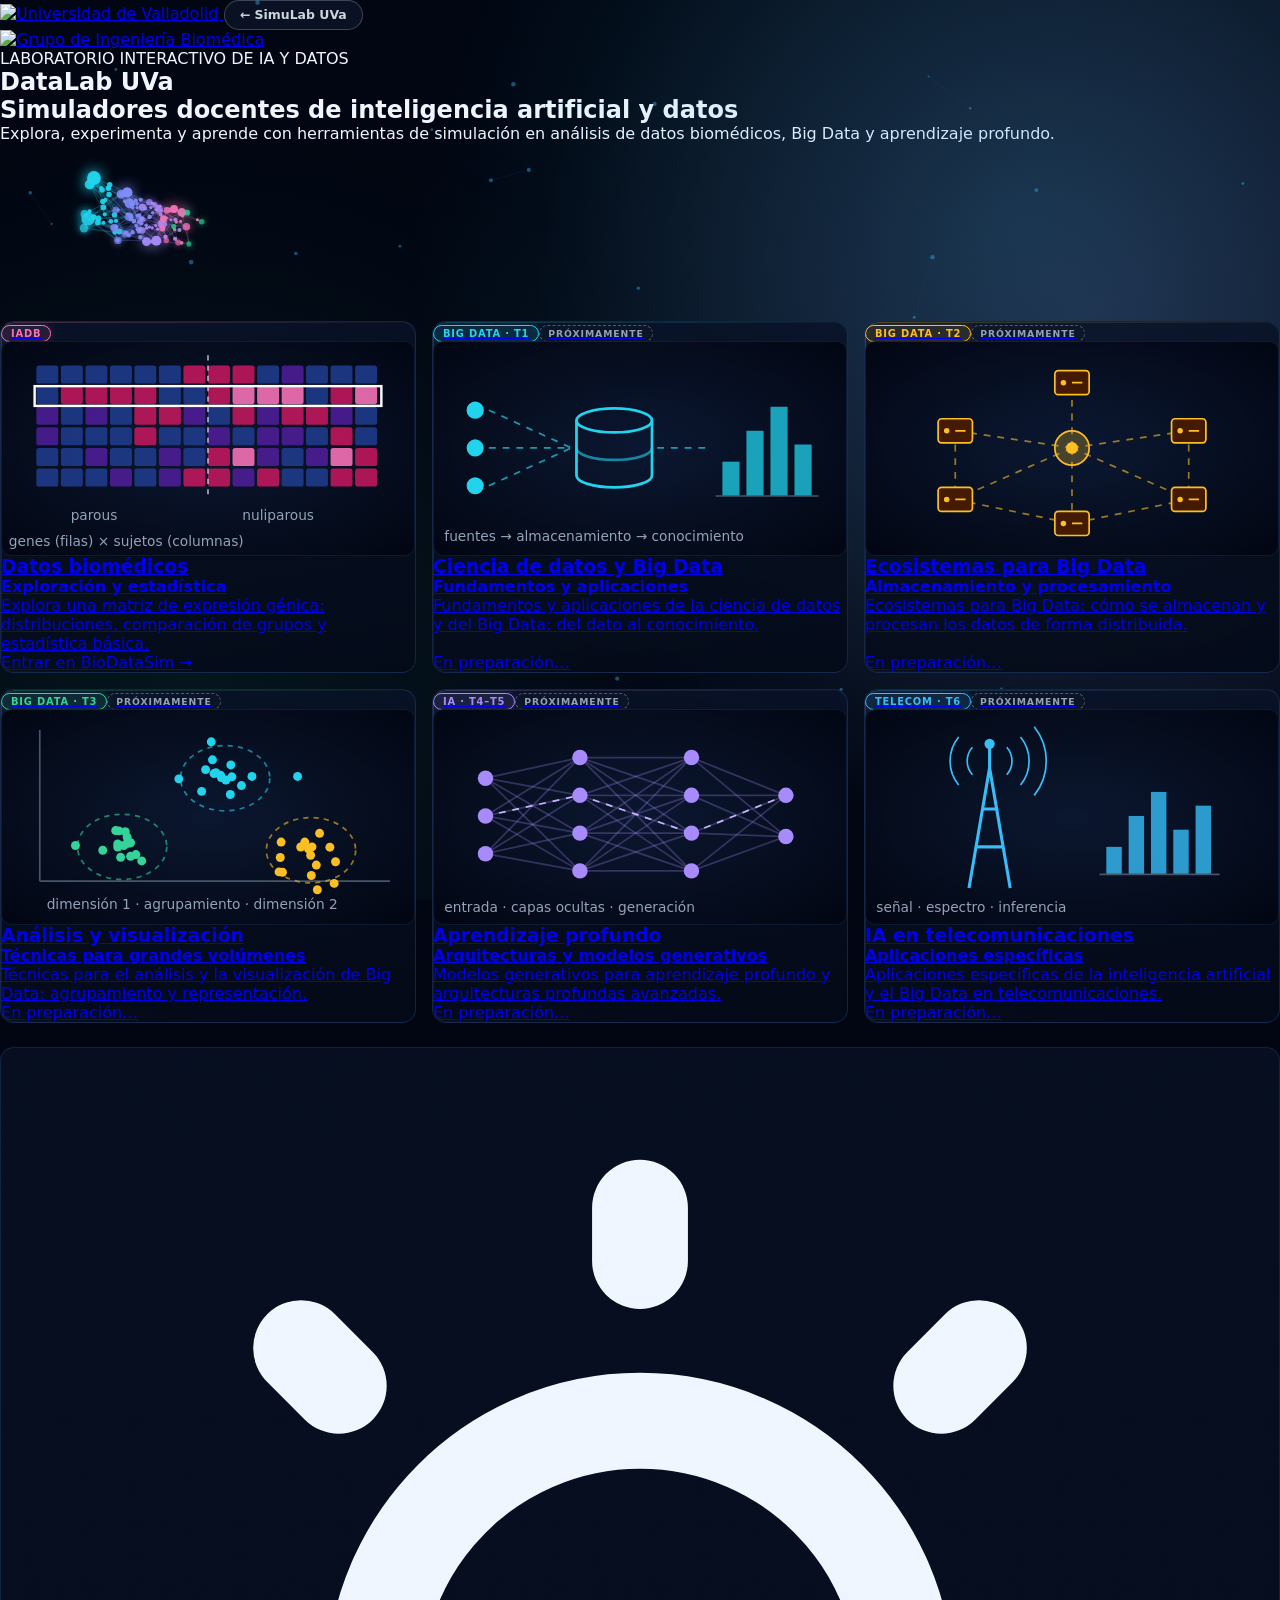
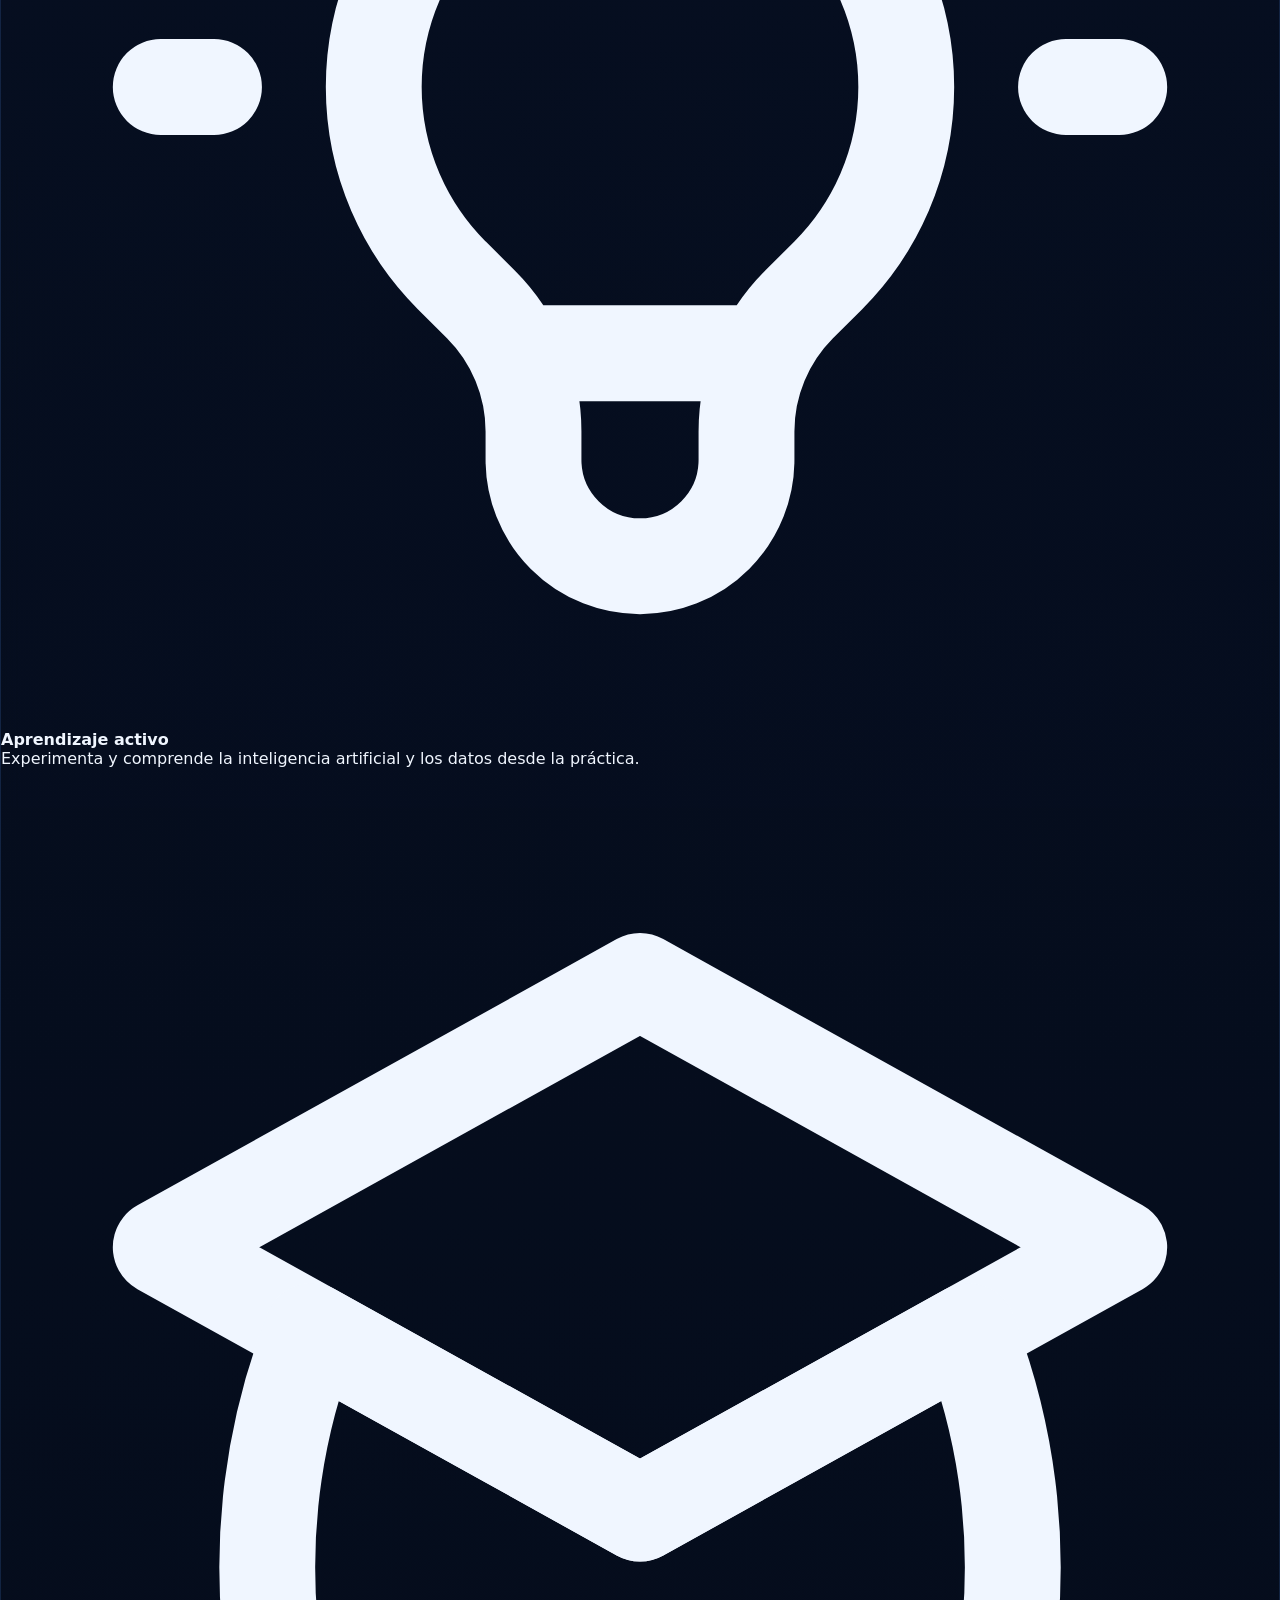
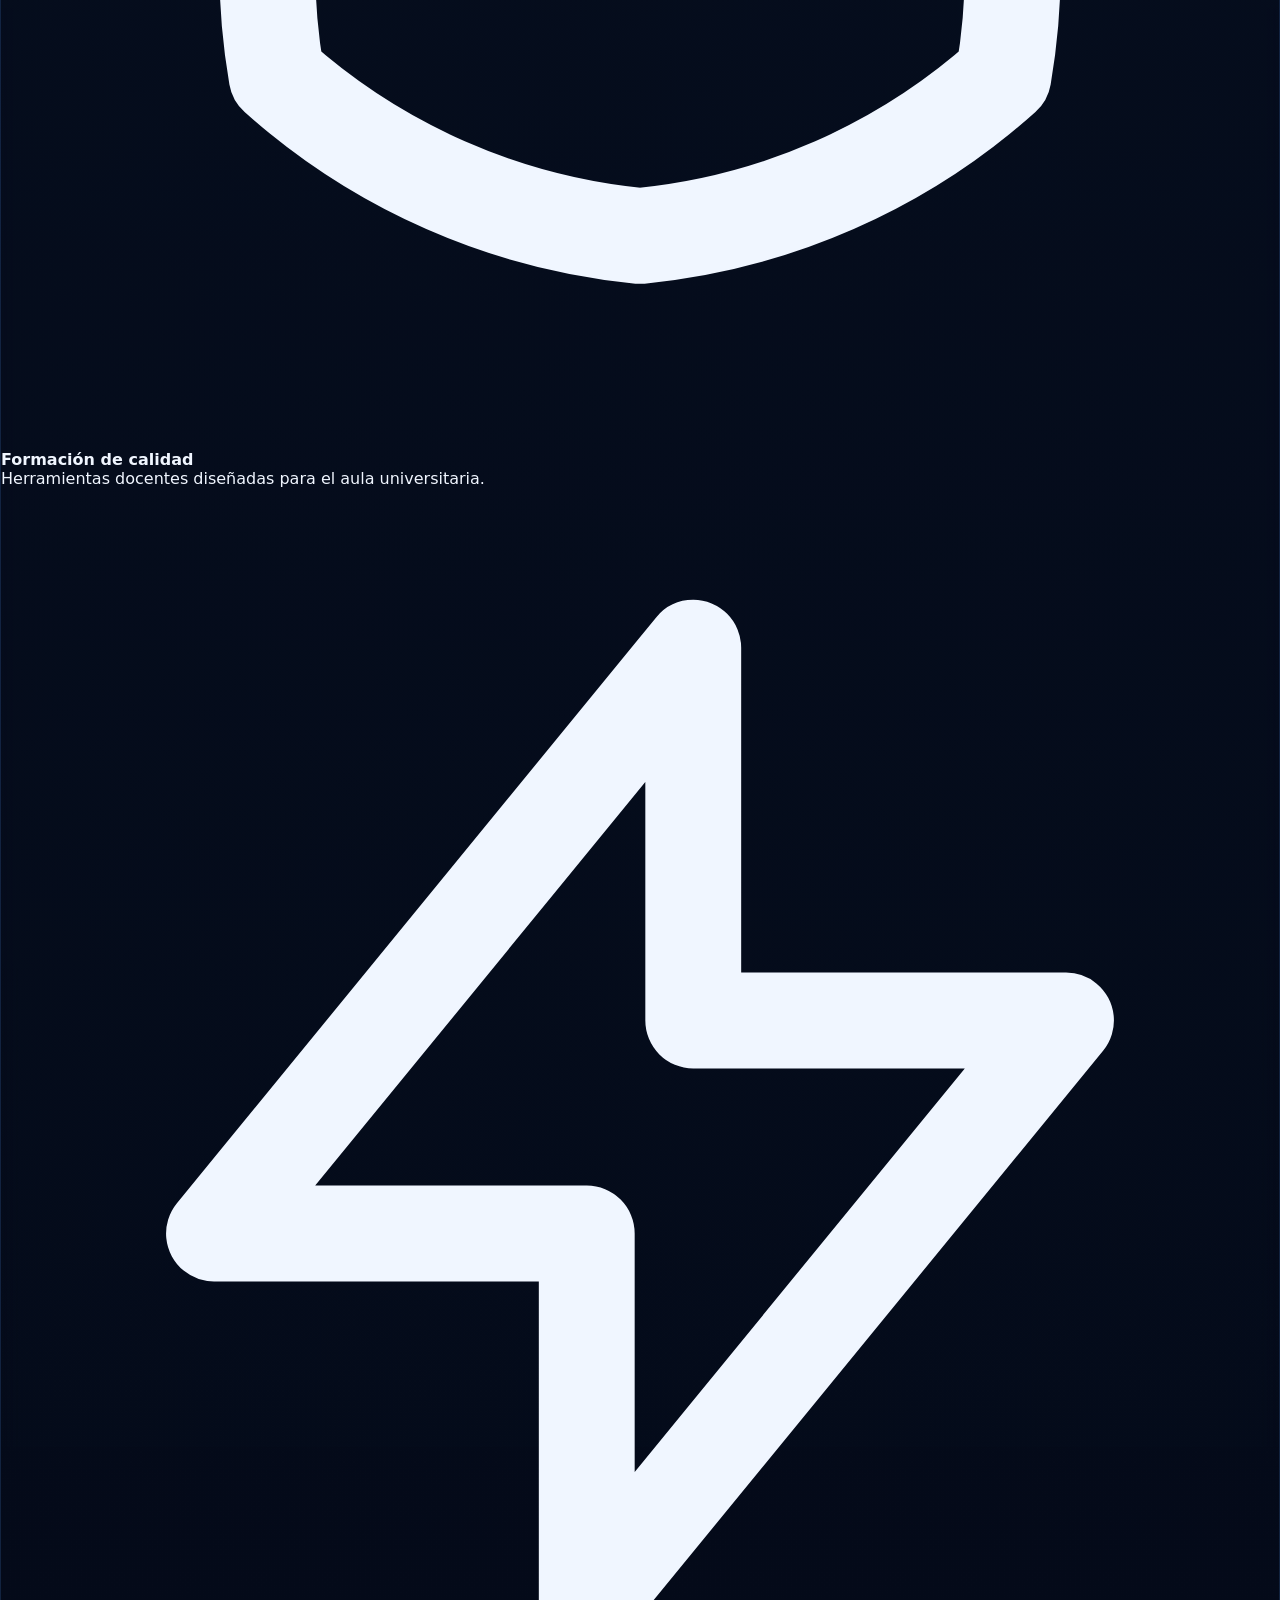
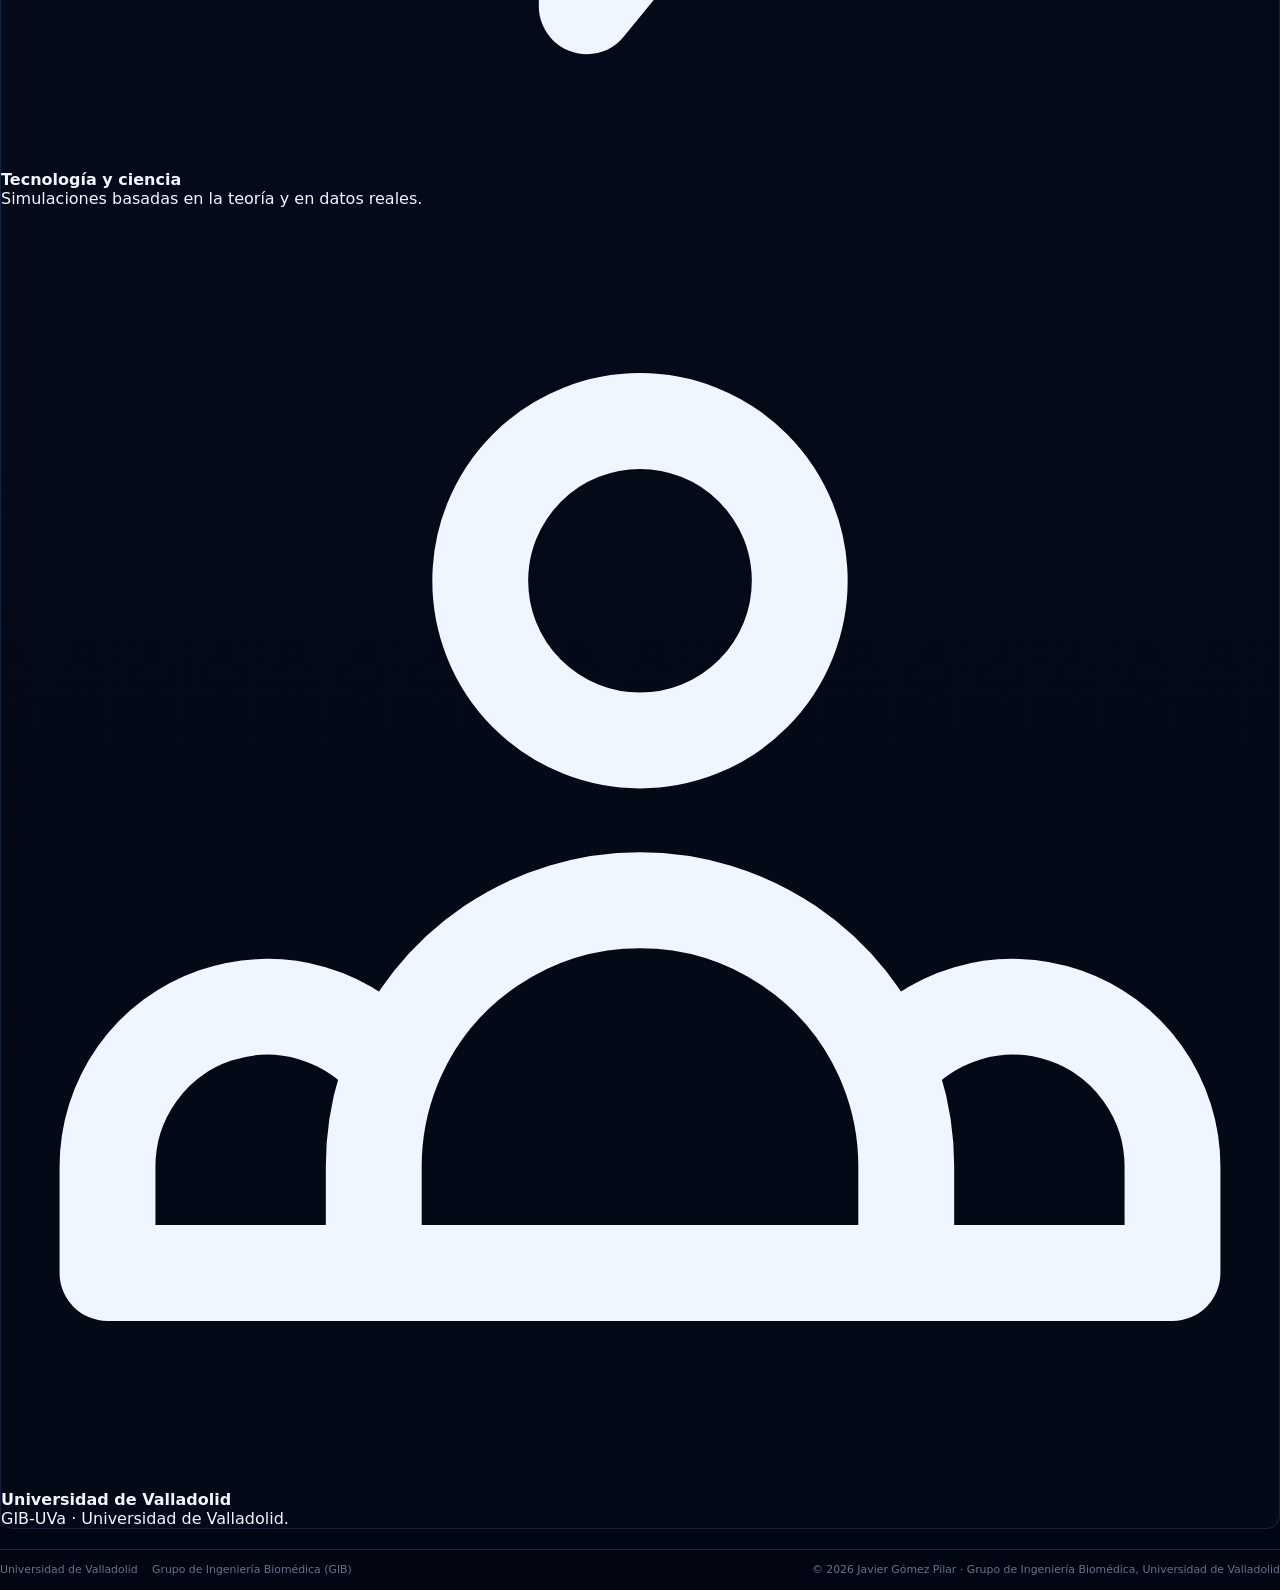
==== datalab/index.html @ 494be80d "Añade modo clase a los simuladores y corrige las portadas Modo clase (shared/aula.js), común a los 9" ====
<!DOCTYPE html>
<html lang="es">
<head>
  <meta charset="utf-8">
  <meta name="viewport" content="width=device-width, initial-scale=1.0, viewport-fit=cover">
  <title>DataLab UVa · Simuladores docentes de inteligencia artificial y datos</title>
  <meta name="description" content="Simuladores docentes de análisis de datos biomédicos, Big Data y aprendizaje profundo. Universidad de Valladolid.">
  <meta name="theme-color" content="#020612">
  <script src="https://cdn.tailwindcss.com"></script>
  <style>
    :root {
      --bg: #020612;
      --panel: rgba(8, 16, 36, 0.75);
      --panel-border: rgba(45, 80, 140, 0.35);
      --cy: #22d3ee;
      --vi: #a78bfa;
      --em: #34d399;
      --or: #fb923c;
      --pk: #f472d0;
    }

    * { box-sizing: border-box; margin: 0; padding: 0; }
    body {
      background-color: var(--bg);
      color: #f0f6ff;
      font-family: system-ui, -apple-system, BlinkMacSystemFont, 'Segoe UI', Roboto, Helvetica, Arial, sans-serif;
      min-height: 100vh;
      overflow-x: hidden;
    }

    /* Aurora & Particles Background */
    .aurora-bg {
      position: fixed;
      inset: 0;
      pointer-events: none;
      z-index: 0;
      background: 
        radial-gradient(circle at 80% 25%, rgba(34, 211, 238, 0.16), transparent 50%),
        radial-gradient(circle at 85% 35%, rgba(167, 139, 250, 0.18), transparent 45%),
        radial-gradient(circle at 15% 75%, rgba(52, 211, 153, 0.08), transparent 45%);
    }

    canvas#bg-canvas {
      position: fixed;
      inset: 0;
      z-index: 0;
      pointer-events: none;
    }

    /* Cards Grid Styling */
    .sim-card {
      background: linear-gradient(170deg, rgba(10, 20, 42, 0.85) 0%, rgba(4, 10, 24, 0.92) 100%);
      border: 1px solid rgba(50, 85, 140, 0.35);
      border-radius: 14px;
      backdrop-filter: blur(12px);
      transition: transform 0.28s cubic-bezier(0.16, 1, 0.3, 1), border-color 0.28s, box-shadow 0.28s;
      position: relative;
      display: flex;
      flex-direction: column;
      overflow: hidden;
    }

    .sim-card::before {
      content: "";
      position: absolute;
      inset: 0;
      border-radius: 14px;
      padding: 1px;
      background: linear-gradient(135deg, var(--card-color, #22d3ee), transparent 65%);
      -webkit-mask: linear-gradient(#fff 0 0) content-box, linear-gradient(#fff 0 0);
      -webkit-mask-composite: xor;
      mask-composite: exclude;
      opacity: 0.25;
      transition: opacity 0.3s ease;
      pointer-events: none;
    }

    .sim-card:hover {
      transform: translateY(-5px);
      box-shadow: 0 16px 36px -12px var(--card-glow, rgba(34, 211, 238, 0.35));
      border-color: rgba(255, 255, 255, 0.25);
    }

    .sim-card:hover::before {
      opacity: 1;
    }

    /* Badges */
    .badge-tag {
      font-size: 0.62rem;
      font-weight: 700;
      letter-spacing: 0.08em;
      padding: 2px 9px;
      border-radius: 9999px;
      border: 1px solid var(--card-color);
      color: var(--card-color);
      background: color-mix(in srgb, var(--card-color) 12%, transparent);
      box-shadow: 0 0 8px color-mix(in srgb, var(--card-color) 20%, transparent);
    }

    .preview-container {
      height: 125px;
      width: 100%;
      border-radius: 10px;
      background: radial-gradient(ellipse at center, rgba(14, 28, 56, 0.7), rgba(2, 6, 18, 0.95));
      border: 1px solid rgba(45, 80, 135, 0.25);
      position: relative;
      overflow: hidden;
    }

    .feature-box {
      background: linear-gradient(180deg, rgba(8, 18, 38, 0.75) 0%, rgba(4, 10, 24, 0.88) 100%);
      border: 1px solid rgba(45, 80, 135, 0.35);
      border-radius: 14px;
      backdrop-filter: blur(10px);
    }

    @keyframes pulse-ring {
      0%, 100% { opacity: 1; transform: scale(1); }
      50% { opacity: 0.45; transform: scale(0.85); }
    }
    .pulse-dot {
      animation: pulse-ring 2s infinite ease-in-out;
    }
  
    /* --- ajustes: previews con proporción fija, tarjetas uniformes y centradas --- */
    .preview-container{height:auto!important;aspect-ratio:240/125}
    .preview-container.tall{aspect-ratio:240/170}
    .preview-container svg{position:absolute;inset:0;width:100%;height:100%;display:block}
    .soon-tag{position:static!important;white-space:nowrap}
    .cards{display:flex;flex-wrap:wrap;justify-content:center;gap:1rem;margin:1.5rem 0}
    .cards>.sim-card{width:calc((100% - (var(--n) - 1) * 1rem) / var(--n));min-width:0}
    .cards>.sim-card .flex-grow{flex-grow:1}
    .nl-back{display:inline-flex;align-items:center;gap:.45rem;padding:.4rem .95rem;border-radius:9999px;border:1px solid rgba(100,116,139,.55);background:rgba(15,23,42,.7);color:#cbd5e1;font-size:.78rem;font-weight:600;text-decoration:none;white-space:nowrap;transition:border-color .2s,color .2s,transform .2s}
    .nl-back:hover{border-color:#22d3ee;color:#fff;transform:translateX(-2px)}
.cards{--n:1}
@media(min-width:640px){.cards{--n:2}}
@media(min-width:900px){.cards{--n:3}}
  </style>
  <style>
    .sim-card.soon{cursor:default;pointer-events:none}
    .sim-card.soon:hover{transform:none;box-shadow:none}
    .soon-tag{position:absolute;top:10px;right:12px;font-size:.58rem;font-weight:700;letter-spacing:.1em;padding:2px 8px;border-radius:9999px;color:#94a3b8;border:1px dashed rgba(148,163,184,.5);background:rgba(15,23,42,.7)}
    .preview-container svg{width:100%;height:100%;display:block}
    .preview-container.tall{height:170px}
    .chip{font-size:.66rem;font-weight:600;padding:2px 8px;border-radius:9999px;border:1px solid rgba(148,163,184,.35);color:#cbd5e1;background:rgba(15,23,42,.6)}
    @keyframes spin{to{transform:rotate(360deg)}}
    @keyframes dash{to{stroke-dashoffset:-24}}
    @keyframes blip{0%,100%{opacity:.15}50%{opacity:1}}
    @keyframes bob{0%,100%{transform:translateY(0)}50%{transform:translateY(-3px)}}
    .spin{animation:spin 6s linear infinite}.spin-r{animation:spin 3s linear infinite}
    .dashan{stroke-dasharray:4 4;animation:dash 1s linear infinite}
    .blip{animation:blip 3s ease-in-out infinite}.bob{animation:bob 2.4s ease-in-out infinite}
  </style>
<style id="nl-foot-style">
/* Pie común NeuroLab UVa (mismo que en las apps) */
#nl-foot{margin-top:1.25rem;padding:.8rem 0 calc(.8rem + env(safe-area-inset-bottom));border-top:1px solid rgba(51,65,85,.6);display:flex;flex-wrap:wrap;align-items:center;justify-content:space-between;gap:.6rem 1rem;font-size:.68rem;line-height:1.3;color:#64748b}
#nl-foot a{color:inherit;text-decoration:none}#nl-foot a:hover{color:#cbd5e1}
#nl-foot .nl-logos{display:flex;align-items:center;gap:.9rem}
#nl-foot img{height:26px;width:auto;opacity:.85}#nl-foot img:hover{opacity:1}
@media print{#nl-foot{display:none!important}}
</style>
  <link rel="icon" href="data:image/svg+xml,%3Csvg xmlns='http://www.w3.org/2000/svg' viewBox='0 0 32 32'%3E%3Crect width='32' height='32' rx='7' fill='%230b1220'/%3E%3Cpath d='M3 17h6l3-9 5 17 4-12 2 4h6' fill='none' stroke='%2322d3ee' stroke-width='2.6' stroke-linecap='round' stroke-linejoin='round'/%3E%3C/svg%3E">
  <style>
    @media (min-width:1024px) and (max-height:820px){
      #hero-net-canvas{height:230px!important}
      main.cards{margin-top:.25rem}
    }
  </style>
</head>
<body class="relative text-slate-100 min-h-screen">

  <div class="aurora-bg"></div>
  <canvas id="bg-canvas"></canvas>

  <div class="relative z-10 max-w-[1280px] mx-auto px-4 sm:px-6 lg:px-8 py-5">

    <header class="flex flex-wrap items-center justify-between gap-4 py-3 mb-2 border-b border-slate-800/60">
      <!-- Logo UVa (Izquierda) -->
      <a href="https://www.uva.es/" class="flex items-center gap-3">
          <img src="img/UVa.png" width="200" alt="Universidad de Valladolid">
      </a>

      <!-- Logo GIB (Derecha) -->
      <a href="../index.html" class="nl-back" aria-label="Volver al índice principal SimuLab UVa">← SimuLab UVa</a>

      <div class="flex items-center gap-2.5">
          <a href="https://gib.uva.es/"><img src="img/GIB.png" width="200" alt="Grupo de Ingeniería Biomédica"></a>
      </div>
    </header>

    <section class="grid grid-cols-1 lg:grid-cols-12 gap-6 items-center py-6 sm:py-8">
      <div class="lg:col-span-6 flex flex-col justify-center">
        <div class="inline-flex items-center gap-2 px-3.5 py-1.5 rounded-full bg-cyan-950/60 border border-cyan-500/40 text-cyan-300 text-[11px] font-semibold tracking-widest uppercase w-fit mb-4">
          <span class="w-2 h-2 rounded-full bg-cyan-400 shadow-[0_0_8px_#22d3ee] pulse-dot"></span>
          LABORATORIO INTERACTIVO DE IA Y DATOS<br>
        </div>
        <h1 class="text-4xl sm:text-5xl lg:text-6xl font-black tracking-tight text-white mb-2">
          DataLab <span class="bg-clip-text text-transparent bg-gradient-to-r from-cyan-400 via-indigo-300 to-purple-400">UVa</span>
        </h1>
        <h2 class="text-xl sm:text-2xl font-semibold text-slate-200 mb-3">Simuladores docentes de inteligencia artificial y datos</h2>
        <p class="text-slate-300 text-base sm:text-lg leading-relaxed max-w-xl mb-6">
          Explora, experimenta y aprende con herramientas de simulación en análisis de datos biomédicos, Big Data y aprendizaje profundo.
        </p>
      </div>
      <div class="lg:col-span-6 relative flex justify-center items-center">
        <div class="absolute w-[300px] h-[300px] sm:w-[420px] sm:h-[420px] bg-gradient-to-tr from-pink-500/20 via-purple-500/25 to-emerald-500/15 rounded-full blur-3xl pointer-events-none"></div>
        <canvas id="hero-net-canvas" class="w-full max-w-[520px] h-[320px] sm:h-[390px] cursor-grab active:cursor-grabbing relative z-10" aria-label="Red neuronal tridimensional"></canvas>
      </div>
    </section>

     <main class="cards">

      <a href="apps/biodatasim.html" class="sim-card p-4 text-left" style="--card-color:#f472b6; --card-glow:rgba(244,114,182,0.35);">
        
        <div class="flex items-center justify-between mb-2">
          <span class="badge-tag">IADB</span>
        </div>
        <div class="preview-container mb-3"><svg viewBox="0 0 240 125" preserveAspectRatio="xMidYMid slice" aria-hidden="true"><rect x="20.0" y="14.0" width="12.8" height="10.5" rx="1.5" fill="#1e3a8a" fill-opacity=".9"/><rect x="34.3" y="14.0" width="12.8" height="10.5" rx="1.5" fill="#1e3a8a" fill-opacity=".9"/><rect x="48.6" y="14.0" width="12.8" height="10.5" rx="1.5" fill="#1e3a8a" fill-opacity=".9"/><rect x="62.9" y="14.0" width="12.8" height="10.5" rx="1.5" fill="#1e3a8a" fill-opacity=".9"/><rect x="77.1" y="14.0" width="12.8" height="10.5" rx="1.5" fill="#1e3a8a" fill-opacity=".9"/><rect x="91.4" y="14.0" width="12.8" height="10.5" rx="1.5" fill="#1e3a8a" fill-opacity=".9"/><rect x="105.7" y="14.0" width="12.8" height="10.5" rx="1.5" fill="#be185d" fill-opacity=".9"/><rect x="120.0" y="14.0" width="12.8" height="10.5" rx="1.5" fill="#be185d" fill-opacity=".9"/><rect x="134.3" y="14.0" width="12.8" height="10.5" rx="1.5" fill="#be185d" fill-opacity=".9"/><rect x="148.6" y="14.0" width="12.8" height="10.5" rx="1.5" fill="#1e3a8a" fill-opacity=".9"/><rect x="162.9" y="14.0" width="12.8" height="10.5" rx="1.5" fill="#4c1d95" fill-opacity=".9"/><rect x="177.1" y="14.0" width="12.8" height="10.5" rx="1.5" fill="#1e3a8a" fill-opacity=".9"/><rect x="191.4" y="14.0" width="12.8" height="10.5" rx="1.5" fill="#1e3a8a" fill-opacity=".9"/><rect x="205.7" y="14.0" width="12.8" height="10.5" rx="1.5" fill="#1e3a8a" fill-opacity=".9"/><rect x="20.0" y="26.0" width="12.8" height="10.5" rx="1.5" fill="#1e3a8a" fill-opacity=".9"/><rect x="34.3" y="26.0" width="12.8" height="10.5" rx="1.5" fill="#be185d" fill-opacity=".9"/><rect x="48.6" y="26.0" width="12.8" height="10.5" rx="1.5" fill="#be185d" fill-opacity=".9"/><rect x="62.9" y="26.0" width="12.8" height="10.5" rx="1.5" fill="#be185d" fill-opacity=".9"/><rect x="77.1" y="26.0" width="12.8" height="10.5" rx="1.5" fill="#be185d" fill-opacity=".9"/><rect x="91.4" y="26.0" width="12.8" height="10.5" rx="1.5" fill="#1e3a8a" fill-opacity=".9"/><rect x="105.7" y="26.0" width="12.8" height="10.5" rx="1.5" fill="#1e3a8a" fill-opacity=".9"/><rect x="120.0" y="26.0" width="12.8" height="10.5" rx="1.5" fill="#be185d" fill-opacity=".9"/><rect x="134.3" y="26.0" width="12.8" height="10.5" rx="1.5" fill="#f472b6" fill-opacity=".9"/><rect x="148.6" y="26.0" width="12.8" height="10.5" rx="1.5" fill="#f472b6" fill-opacity=".9"/><rect x="162.9" y="26.0" width="12.8" height="10.5" rx="1.5" fill="#f472b6" fill-opacity=".9"/><rect x="177.1" y="26.0" width="12.8" height="10.5" rx="1.5" fill="#1e3a8a" fill-opacity=".9"/><rect x="191.4" y="26.0" width="12.8" height="10.5" rx="1.5" fill="#be185d" fill-opacity=".9"/><rect x="205.7" y="26.0" width="12.8" height="10.5" rx="1.5" fill="#f472b6" fill-opacity=".9"/><rect x="20.0" y="38.0" width="12.8" height="10.5" rx="1.5" fill="#4c1d95" fill-opacity=".9"/><rect x="34.3" y="38.0" width="12.8" height="10.5" rx="1.5" fill="#1e3a8a" fill-opacity=".9"/><rect x="48.6" y="38.0" width="12.8" height="10.5" rx="1.5" fill="#4c1d95" fill-opacity=".9"/><rect x="62.9" y="38.0" width="12.8" height="10.5" rx="1.5" fill="#1e3a8a" fill-opacity=".9"/><rect x="77.1" y="38.0" width="12.8" height="10.5" rx="1.5" fill="#be185d" fill-opacity=".9"/><rect x="91.4" y="38.0" width="12.8" height="10.5" rx="1.5" fill="#be185d" fill-opacity=".9"/><rect x="105.7" y="38.0" width="12.8" height="10.5" rx="1.5" fill="#4c1d95" fill-opacity=".9"/><rect x="120.0" y="38.0" width="12.8" height="10.5" rx="1.5" fill="#1e3a8a" fill-opacity=".9"/><rect x="134.3" y="38.0" width="12.8" height="10.5" rx="1.5" fill="#be185d" fill-opacity=".9"/><rect x="148.6" y="38.0" width="12.8" height="10.5" rx="1.5" fill="#4c1d95" fill-opacity=".9"/><rect x="162.9" y="38.0" width="12.8" height="10.5" rx="1.5" fill="#be185d" fill-opacity=".9"/><rect x="177.1" y="38.0" width="12.8" height="10.5" rx="1.5" fill="#be185d" fill-opacity=".9"/><rect x="191.4" y="38.0" width="12.8" height="10.5" rx="1.5" fill="#4c1d95" fill-opacity=".9"/><rect x="205.7" y="38.0" width="12.8" height="10.5" rx="1.5" fill="#1e3a8a" fill-opacity=".9"/><rect x="20.0" y="50.0" width="12.8" height="10.5" rx="1.5" fill="#4c1d95" fill-opacity=".9"/><rect x="34.3" y="50.0" width="12.8" height="10.5" rx="1.5" fill="#1e3a8a" fill-opacity=".9"/><rect x="48.6" y="50.0" width="12.8" height="10.5" rx="1.5" fill="#1e3a8a" fill-opacity=".9"/><rect x="62.9" y="50.0" width="12.8" height="10.5" rx="1.5" fill="#1e3a8a" fill-opacity=".9"/><rect x="77.1" y="50.0" width="12.8" height="10.5" rx="1.5" fill="#be185d" fill-opacity=".9"/><rect x="91.4" y="50.0" width="12.8" height="10.5" rx="1.5" fill="#1e3a8a" fill-opacity=".9"/><rect x="105.7" y="50.0" width="12.8" height="10.5" rx="1.5" fill="#1e3a8a" fill-opacity=".9"/><rect x="120.0" y="50.0" width="12.8" height="10.5" rx="1.5" fill="#4c1d95" fill-opacity=".9"/><rect x="134.3" y="50.0" width="12.8" height="10.5" rx="1.5" fill="#1e3a8a" fill-opacity=".9"/><rect x="148.6" y="50.0" width="12.8" height="10.5" rx="1.5" fill="#4c1d95" fill-opacity=".9"/><rect x="162.9" y="50.0" width="12.8" height="10.5" rx="1.5" fill="#4c1d95" fill-opacity=".9"/><rect x="177.1" y="50.0" width="12.8" height="10.5" rx="1.5" fill="#1e3a8a" fill-opacity=".9"/><rect x="191.4" y="50.0" width="12.8" height="10.5" rx="1.5" fill="#be185d" fill-opacity=".9"/><rect x="205.7" y="50.0" width="12.8" height="10.5" rx="1.5" fill="#1e3a8a" fill-opacity=".9"/><rect x="20.0" y="62.0" width="12.8" height="10.5" rx="1.5" fill="#1e3a8a" fill-opacity=".9"/><rect x="34.3" y="62.0" width="12.8" height="10.5" rx="1.5" fill="#1e3a8a" fill-opacity=".9"/><rect x="48.6" y="62.0" width="12.8" height="10.5" rx="1.5" fill="#4c1d95" fill-opacity=".9"/><rect x="62.9" y="62.0" width="12.8" height="10.5" rx="1.5" fill="#1e3a8a" fill-opacity=".9"/><rect x="77.1" y="62.0" width="12.8" height="10.5" rx="1.5" fill="#1e3a8a" fill-opacity=".9"/><rect x="91.4" y="62.0" width="12.8" height="10.5" rx="1.5" fill="#4c1d95" fill-opacity=".9"/><rect x="105.7" y="62.0" width="12.8" height="10.5" rx="1.5" fill="#1e3a8a" fill-opacity=".9"/><rect x="120.0" y="62.0" width="12.8" height="10.5" rx="1.5" fill="#be185d" fill-opacity=".9"/><rect x="134.3" y="62.0" width="12.8" height="10.5" rx="1.5" fill="#f472b6" fill-opacity=".9"/><rect x="148.6" y="62.0" width="12.8" height="10.5" rx="1.5" fill="#4c1d95" fill-opacity=".9"/><rect x="162.9" y="62.0" width="12.8" height="10.5" rx="1.5" fill="#1e3a8a" fill-opacity=".9"/><rect x="177.1" y="62.0" width="12.8" height="10.5" rx="1.5" fill="#4c1d95" fill-opacity=".9"/><rect x="191.4" y="62.0" width="12.8" height="10.5" rx="1.5" fill="#f472b6" fill-opacity=".9"/><rect x="205.7" y="62.0" width="12.8" height="10.5" rx="1.5" fill="#be185d" fill-opacity=".9"/><rect x="20.0" y="74.0" width="12.8" height="10.5" rx="1.5" fill="#1e3a8a" fill-opacity=".9"/><rect x="34.3" y="74.0" width="12.8" height="10.5" rx="1.5" fill="#1e3a8a" fill-opacity=".9"/><rect x="48.6" y="74.0" width="12.8" height="10.5" rx="1.5" fill="#1e3a8a" fill-opacity=".9"/><rect x="62.9" y="74.0" width="12.8" height="10.5" rx="1.5" fill="#4c1d95" fill-opacity=".9"/><rect x="77.1" y="74.0" width="12.8" height="10.5" rx="1.5" fill="#1e3a8a" fill-opacity=".9"/><rect x="91.4" y="74.0" width="12.8" height="10.5" rx="1.5" fill="#4c1d95" fill-opacity=".9"/><rect x="105.7" y="74.0" width="12.8" height="10.5" rx="1.5" fill="#be185d" fill-opacity=".9"/><rect x="120.0" y="74.0" width="12.8" height="10.5" rx="1.5" fill="#be185d" fill-opacity=".9"/><rect x="134.3" y="74.0" width="12.8" height="10.5" rx="1.5" fill="#4c1d95" fill-opacity=".9"/><rect x="148.6" y="74.0" width="12.8" height="10.5" rx="1.5" fill="#be185d" fill-opacity=".9"/><rect x="162.9" y="74.0" width="12.8" height="10.5" rx="1.5" fill="#1e3a8a" fill-opacity=".9"/><rect x="177.1" y="74.0" width="12.8" height="10.5" rx="1.5" fill="#1e3a8a" fill-opacity=".9"/><rect x="191.4" y="74.0" width="12.8" height="10.5" rx="1.5" fill="#be185d" fill-opacity=".9"/><rect x="205.7" y="74.0" width="12.8" height="10.5" rx="1.5" fill="#be185d" fill-opacity=".9"/><line x1="120" y1="8" x2="120" y2="92" stroke="#e2e8f0" stroke-dasharray="3 3" stroke-opacity=".7"/><rect class="blip" x="19" y="26.0" width="202" height="11.5" fill="none" stroke="#fff" stroke-width="1.4"/><text x="40" y="104" fill="#94a3b8" font-size="8" font-family="system-ui">parous</text><text x="140" y="104" fill="#94a3b8" font-size="8" font-family="system-ui">nuliparous</text><text x="4" y="119" fill="#94a3b8" font-size="8" font-family="system-ui">genes (filas) × sujetos (columnas)</text></svg></div>
        <h3 class="text-lg font-bold text-white group-hover:text-pink-300 transition-colors">Datos biomédicos</h3>
        <h4 class="text-xs font-semibold text-pink-400 uppercase tracking-wide mb-2">Exploración y estadística</h4>
        <p class="text-xs text-slate-300 leading-relaxed flex-grow">Explora una matriz de expresión génica: distribuciones, comparación de grupos y estadística básica.</p>
        <div class="mt-4 pt-2.5 border-t border-slate-800/80 flex items-center justify-between text-xs font-bold text-pink-400">
          <span>Entrar en BioDataSim</span>
          <span class="text-base group-hover:translate-x-1 transition-transform">→</span>
        </div>
      </a>

      <a href="apps/BigDataSim.html" class="sim-card p-4 text-left group soon" style="--card-color:#22d3ee; --card-glow:rgba(34,211,238,0.35);" aria-disabled="true" tabindex="-1">
        
        <div class="flex items-center justify-between mb-2">
          <span class="badge-tag">BIG DATA · T1</span><span class="soon-tag">PRÓXIMAMENTE</span>
        </div>
        <div class="preview-container mb-3"><svg viewBox="0 0 240 125" preserveAspectRatio="xMidYMid slice" aria-hidden="true"><g fill="#22d3ee"><circle cx="24" cy="40" r="5" class="blip"/><circle cx="24" cy="62" r="5" class="blip" style="animation-delay:-1s"/><circle cx="24" cy="84" r="5" class="blip" style="animation-delay:-2s"/></g>
<g stroke="#22d3ee" stroke-opacity=".7" class="dashan" fill="none"><path d="M32,40 L80,62"/><path d="M32,62 L80,62"/><path d="M32,84 L80,62"/><path d="M130,62 L160,62"/></g>
<g fill="none" stroke="#22d3ee" stroke-width="1.6"><ellipse cx="105" cy="46" rx="22" ry="7"/><path d="M83,46 V78 A22,7 0 0 0 127,78 V46"/><path d="M83,62 A22,7 0 0 0 127,62" stroke-opacity=".6"/></g>
<g fill="#22d3ee" fill-opacity=".75"><rect x="168" y="70" width="10" height="20"/><rect x="182" y="52" width="10" height="38"/><rect x="196" y="38" width="10" height="52"/><rect x="210" y="60" width="10" height="30"/></g><line x1="164" y1="90" x2="224" y2="90" stroke="#475569"/>
<text x="6" y="116" fill="#94a3b8" font-size="8" font-family="system-ui">fuentes → almacenamiento → conocimiento</text></svg></div>
        <h3 class="text-lg font-bold text-white group-hover:text-cyan-300 transition-colors">Ciencia de datos y Big Data</h3>
        <h4 class="text-xs font-semibold text-cyan-400 uppercase tracking-wide mb-2">Fundamentos y aplicaciones</h4>
        <p class="text-xs text-slate-300 leading-relaxed flex-grow">Fundamentos y aplicaciones de la ciencia de datos y del Big Data: del dato al conocimiento.</p>
        <div class="mt-4 pt-2.5 border-t border-slate-800/80 flex items-center justify-between text-xs font-bold text-cyan-400">
          <span class="text-slate-500">En preparación</span><span class="text-base text-slate-600">…</span>
        </div>
      </a>

      <a href="apps/EcosistemasSim.html" class="sim-card p-4 text-left group soon" style="--card-color:#fbbf24; --card-glow:rgba(251,191,36,0.35);" aria-disabled="true" tabindex="-1">
        
        <div class="flex items-center justify-between mb-2">
          <span class="badge-tag">BIG DATA · T2</span><span class="soon-tag">PRÓXIMAMENTE</span>
        </div>
        <div class="preview-container mb-3"><svg viewBox="0 0 240 125" preserveAspectRatio="xMidYMid slice" aria-hidden="true"><g stroke="#fbbf24" stroke-opacity=".6" class="dashan"><line x1="120" y1="62" x2="120" y2="24"/><line x1="120" y1="62" x2="52" y2="52"/><line x1="120" y1="62" x2="188" y2="52"/><line x1="120" y1="62" x2="52" y2="92"/><line x1="120" y1="62" x2="188" y2="92"/><line x1="120" y1="62" x2="120" y2="106"/><line x1="52" y1="52" x2="52" y2="92"/><line x1="188" y1="52" x2="188" y2="92"/><line x1="52" y1="92" x2="120" y2="106"/><line x1="188" y1="92" x2="120" y2="106"/></g><circle cx="120" cy="62" r="10" fill="#fbbf24" fill-opacity=".25" stroke="#fbbf24"/><circle cx="120" cy="62" r="3.5" fill="#fbbf24"/><g class="bob" style="animation-delay:-0.0s"><rect x="110" y="17" width="20" height="14" rx="2" fill="#451a03" stroke="#fbbf24"/><circle cx="115" cy="24" r="1.6" fill="#fbbf24"/><line x1="120" y1="24" x2="126" y2="24" stroke="#fbbf24"/></g><g class="bob" style="animation-delay:-0.4s"><rect x="42" y="45" width="20" height="14" rx="2" fill="#451a03" stroke="#fbbf24"/><circle cx="47" cy="52" r="1.6" fill="#fbbf24"/><line x1="52" y1="52" x2="58" y2="52" stroke="#fbbf24"/></g><g class="bob" style="animation-delay:-0.8s"><rect x="178" y="45" width="20" height="14" rx="2" fill="#451a03" stroke="#fbbf24"/><circle cx="183" cy="52" r="1.6" fill="#fbbf24"/><line x1="188" y1="52" x2="194" y2="52" stroke="#fbbf24"/></g><g class="bob" style="animation-delay:-1.2000000000000002s"><rect x="42" y="85" width="20" height="14" rx="2" fill="#451a03" stroke="#fbbf24"/><circle cx="47" cy="92" r="1.6" fill="#fbbf24"/><line x1="52" y1="92" x2="58" y2="92" stroke="#fbbf24"/></g><g class="bob" style="animation-delay:-1.6s"><rect x="178" y="85" width="20" height="14" rx="2" fill="#451a03" stroke="#fbbf24"/><circle cx="183" cy="92" r="1.6" fill="#fbbf24"/><line x1="188" y1="92" x2="194" y2="92" stroke="#fbbf24"/></g><g class="bob" style="animation-delay:-2.0s"><rect x="110" y="99" width="20" height="14" rx="2" fill="#451a03" stroke="#fbbf24"/><circle cx="115" cy="106" r="1.6" fill="#fbbf24"/><line x1="120" y1="106" x2="126" y2="106" stroke="#fbbf24"/></g></svg></div>
        <h3 class="text-lg font-bold text-white group-hover:text-amber-300 transition-colors">Ecosistemas para Big Data</h3>
        <h4 class="text-xs font-semibold text-amber-400 uppercase tracking-wide mb-2">Almacenamiento y procesamiento</h4>
        <p class="text-xs text-slate-300 leading-relaxed flex-grow">Ecosistemas para Big Data: cómo se almacenan y procesan los datos de forma distribuida.</p>
        <div class="mt-4 pt-2.5 border-t border-slate-800/80 flex items-center justify-between text-xs font-bold text-amber-400">
          <span class="text-slate-500">En preparación</span><span class="text-base text-slate-600">…</span>
        </div>
      </a>

      <a href="apps/VizSim.html" class="sim-card p-4 text-left group soon" style="--card-color:#34d399; --card-glow:rgba(52,211,153,0.35);" aria-disabled="true" tabindex="-1">
        
        <div class="flex items-center justify-between mb-2">
          <span class="badge-tag">BIG DATA · T3</span><span class="soon-tag">PRÓXIMAMENTE</span>
        </div>
        <div class="preview-container mb-3"><svg viewBox="0 0 240 125" preserveAspectRatio="xMidYMid slice" aria-hidden="true"><g stroke="#475569"><line x1="22" y1="100" x2="226" y2="100"/><line x1="22" y1="12" x2="22" y2="100"/></g><circle class="blip" style="animation-delay:-0.4s" cx="58.7" cy="82.0" r="2.6" fill="#34d399"/><circle class="blip" style="animation-delay:-1.5s" cx="70.9" cy="79.2" r="2.6" fill="#34d399"/><circle class="blip" style="animation-delay:-1.7s" cx="74.0" cy="77.8" r="2.6" fill="#34d399"/><circle class="blip" style="animation-delay:-1.1s" cx="67.4" cy="78.3" r="2.6" fill="#34d399"/><circle class="blip" style="animation-delay:-2.2s" cx="66.2" cy="70.5" r="2.6" fill="#34d399"/><circle class="blip" style="animation-delay:-0.3s" cx="74.9" cy="85.5" r="2.6" fill="#34d399"/><circle class="blip" style="animation-delay:-1.8s" cx="42.8" cy="79.2" r="2.6" fill="#34d399"/><circle class="blip" style="animation-delay:-2.2s" cx="71.8" cy="71.2" r="2.6" fill="#34d399"/><circle class="blip" style="animation-delay:-2.0s" cx="78.0" cy="84.5" r="2.6" fill="#34d399"/><circle class="blip" style="animation-delay:-0.3s" cx="68.1" cy="70.7" r="2.6" fill="#34d399"/><circle class="blip" style="animation-delay:-0.8s" cx="69.1" cy="86.1" r="2.6" fill="#34d399"/><circle class="blip" style="animation-delay:-2.7s" cx="72.9" cy="74.4" r="2.6" fill="#34d399"/><circle class="blip" style="animation-delay:-1.1s" cx="72.9" cy="77.9" r="2.6" fill="#34d399"/><circle class="blip" style="animation-delay:-1.3s" cx="67.4" cy="80.1" r="2.6" fill="#34d399"/><circle class="blip" style="animation-delay:-1.8s" cx="74.9" cy="77.6" r="2.6" fill="#34d399"/><circle class="blip" style="animation-delay:-2.7s" cx="81.4" cy="88.2" r="2.6" fill="#34d399"/><circle class="blip" style="animation-delay:-0.3s" cx="130.4" cy="41.1" r="2.6" fill="#22d3ee"/><circle class="blip" style="animation-delay:-0.3s" cx="127.8" cy="39.6" r="2.6" fill="#22d3ee"/><circle class="blip" style="animation-delay:-1.3s" cx="103.0" cy="40.4" r="2.6" fill="#22d3ee"/><circle class="blip" style="animation-delay:-0.3s" cx="116.3" cy="47.7" r="2.6" fill="#22d3ee"/><circle class="blip" style="animation-delay:-1.8s" cx="123.5" cy="37.3" r="2.6" fill="#22d3ee"/><circle class="blip" style="animation-delay:-1.7s" cx="133.9" cy="39.2" r="2.6" fill="#22d3ee"/><circle class="blip" style="animation-delay:-0.8s" cx="124.6" cy="36.8" r="2.6" fill="#22d3ee"/><circle class="blip" style="animation-delay:-0.4s" cx="172.2" cy="39.0" r="2.6" fill="#22d3ee"/><circle class="blip" style="animation-delay:-0.7s" cx="121.9" cy="18.8" r="2.6" fill="#22d3ee"/><circle class="blip" style="animation-delay:-1.1s" cx="127.3" cy="38.3" r="2.6" fill="#22d3ee"/><circle class="blip" style="animation-delay:-2.3s" cx="122.6" cy="29.3" r="2.6" fill="#22d3ee"/><circle class="blip" style="animation-delay:-2.6s" cx="139.5" cy="44.3" r="2.6" fill="#22d3ee"/><circle class="blip" style="animation-delay:-1.2s" cx="118.6" cy="35.0" r="2.6" fill="#22d3ee"/><circle class="blip" style="animation-delay:-0.1s" cx="145.6" cy="39.0" r="2.6" fill="#22d3ee"/><circle class="blip" style="animation-delay:-1.3s" cx="133.3" cy="32.3" r="2.6" fill="#22d3ee"/><circle class="blip" style="animation-delay:-1.0s" cx="133.0" cy="49.5" r="2.6" fill="#22d3ee"/><circle class="blip" style="animation-delay:-0.3s" cx="194.3" cy="88.7" r="2.6" fill="#fbbf24"/><circle class="blip" style="animation-delay:-2.3s" cx="180.6" cy="80.0" r="2.6" fill="#fbbf24"/><circle class="blip" style="animation-delay:-2.1s" cx="185.0" cy="72.1" r="2.6" fill="#fbbf24"/><circle class="blip" style="animation-delay:-1.3s" cx="180.2" cy="96.7" r="2.6" fill="#fbbf24"/><circle class="blip" style="animation-delay:-1.2s" cx="183.7" cy="105.0" r="2.6" fill="#fbbf24"/><circle class="blip" style="animation-delay:-1.1s" cx="163.4" cy="94.8" r="2.6" fill="#fbbf24"/><circle class="blip" style="animation-delay:-2.5s" cx="176.4" cy="77.2" r="2.6" fill="#fbbf24"/><circle class="blip" style="animation-delay:-2.9s" cx="179.8" cy="84.9" r="2.6" fill="#fbbf24"/><circle class="blip" style="animation-delay:-3.0s" cx="193.5" cy="101.3" r="2.6" fill="#fbbf24"/><circle class="blip" style="animation-delay:-0.2s" cx="178.5" cy="81.1" r="2.6" fill="#fbbf24"/><circle class="blip" style="animation-delay:-1.8s" cx="183.1" cy="90.6" r="2.6" fill="#fbbf24"/><circle class="blip" style="animation-delay:-0.4s" cx="191.0" cy="80.2" r="2.6" fill="#fbbf24"/><circle class="blip" style="animation-delay:-0.3s" cx="174.0" cy="80.1" r="2.6" fill="#fbbf24"/><circle class="blip" style="animation-delay:-0.2s" cx="162.6" cy="77.2" r="2.6" fill="#fbbf24"/><circle class="blip" style="animation-delay:-2.3s" cx="162.1" cy="86.2" r="2.6" fill="#fbbf24"/><circle class="blip" style="animation-delay:-0.5s" cx="161.4" cy="94.6" r="2.6" fill="#fbbf24"/><g fill="none" stroke-dasharray="3 3" stroke-opacity=".6"><ellipse cx="70" cy="80" rx="26" ry="19" stroke="#34d399"/><ellipse cx="130" cy="40" rx="26" ry="19" stroke="#22d3ee"/><ellipse cx="180" cy="82" rx="26" ry="19" stroke="#fbbf24"/></g><text x="26" y="116" fill="#94a3b8" font-size="8" font-family="system-ui">dimensión 1 · agrupamiento · dimensión 2</text></svg></div>
        <h3 class="text-lg font-bold text-white group-hover:text-emerald-300 transition-colors">Análisis y visualización</h3>
        <h4 class="text-xs font-semibold text-emerald-400 uppercase tracking-wide mb-2">Técnicas para grandes volúmenes</h4>
        <p class="text-xs text-slate-300 leading-relaxed flex-grow">Técnicas para el análisis y la visualización de Big Data: agrupamiento y representación.</p>
        <div class="mt-4 pt-2.5 border-t border-slate-800/80 flex items-center justify-between text-xs font-bold text-emerald-400">
          <span class="text-slate-500">En preparación</span><span class="text-base text-slate-600">…</span>
        </div>
      </a>

      <a href="apps/DeepSim.html" class="sim-card p-4 text-left group soon" style="--card-color:#a78bfa; --card-glow:rgba(167,139,250,0.35);" aria-disabled="true" tabindex="-1">
        
        <div class="flex items-center justify-between mb-2">
          <span class="badge-tag">IA · T4–T5</span><span class="soon-tag">PRÓXIMAMENTE</span>
        </div>
        <div class="preview-container mb-3"><svg viewBox="0 0 240 125" preserveAspectRatio="xMidYMid slice" aria-hidden="true"><g stroke="#a78bfa" stroke-opacity=".28"><line x1="30" y1="40" x2="85" y2="28"/><line x1="30" y1="40" x2="85" y2="50"/><line x1="30" y1="40" x2="85" y2="72"/><line x1="30" y1="40" x2="85" y2="94"/><line x1="30" y1="62" x2="85" y2="28"/><line x1="30" y1="62" x2="85" y2="50"/><line x1="30" y1="62" x2="85" y2="72"/><line x1="30" y1="62" x2="85" y2="94"/><line x1="30" y1="84" x2="85" y2="28"/><line x1="30" y1="84" x2="85" y2="50"/><line x1="30" y1="84" x2="85" y2="72"/><line x1="30" y1="84" x2="85" y2="94"/><line x1="85" y1="28" x2="150" y2="28"/><line x1="85" y1="28" x2="150" y2="50"/><line x1="85" y1="28" x2="150" y2="72"/><line x1="85" y1="28" x2="150" y2="94"/><line x1="85" y1="50" x2="150" y2="28"/><line x1="85" y1="50" x2="150" y2="50"/><line x1="85" y1="50" x2="150" y2="72"/><line x1="85" y1="50" x2="150" y2="94"/><line x1="85" y1="72" x2="150" y2="28"/><line x1="85" y1="72" x2="150" y2="50"/><line x1="85" y1="72" x2="150" y2="72"/><line x1="85" y1="72" x2="150" y2="94"/><line x1="85" y1="94" x2="150" y2="28"/><line x1="85" y1="94" x2="150" y2="50"/><line x1="85" y1="94" x2="150" y2="72"/><line x1="85" y1="94" x2="150" y2="94"/><line x1="150" y1="28" x2="205" y2="50"/><line x1="150" y1="28" x2="205" y2="74"/><line x1="150" y1="50" x2="205" y2="50"/><line x1="150" y1="50" x2="205" y2="74"/><line x1="150" y1="72" x2="205" y2="50"/><line x1="150" y1="72" x2="205" y2="74"/><line x1="150" y1="94" x2="205" y2="50"/><line x1="150" y1="94" x2="205" y2="74"/></g><g stroke="#c4b5fd" class="dashan"><line x1="30" y1="62" x2="85" y2="50"/><line x1="85" y1="50" x2="150" y2="72"/><line x1="150" y1="72" x2="205" y2="50"/></g><circle cx="30" cy="40" r="4.5" fill="#a78bfa" class="blip" style="animation-delay:-1.0s"/><circle cx="30" cy="62" r="4.5" fill="#a78bfa" class="blip" style="animation-delay:-0.2s"/><circle cx="30" cy="84" r="4.5" fill="#a78bfa" class="blip" style="animation-delay:-2.4s"/><circle cx="85" cy="28" r="4.5" fill="#a78bfa" class="blip" style="animation-delay:-0.5s"/><circle cx="85" cy="50" r="4.5" fill="#a78bfa" class="blip" style="animation-delay:-2.7s"/><circle cx="85" cy="72" r="4.5" fill="#a78bfa" class="blip" style="animation-delay:-1.9s"/><circle cx="85" cy="94" r="4.5" fill="#a78bfa" class="blip" style="animation-delay:-1.1s"/><circle cx="150" cy="28" r="4.5" fill="#a78bfa" class="blip" style="animation-delay:-1.2s"/><circle cx="150" cy="50" r="4.5" fill="#a78bfa" class="blip" style="animation-delay:-0.4s"/><circle cx="150" cy="72" r="4.5" fill="#a78bfa" class="blip" style="animation-delay:-2.6s"/><circle cx="150" cy="94" r="4.5" fill="#a78bfa" class="blip" style="animation-delay:-1.8s"/><circle cx="205" cy="50" r="4.5" fill="#a78bfa" class="blip" style="animation-delay:-1.1s"/><circle cx="205" cy="74" r="4.5" fill="#a78bfa" class="blip" style="animation-delay:-0.5s"/><text x="6" y="118" fill="#94a3b8" font-size="8" font-family="system-ui">entrada · capas ocultas · generación</text></svg></div>
        <h3 class="text-lg font-bold text-white group-hover:text-purple-300 transition-colors">Aprendizaje profundo</h3>
        <h4 class="text-xs font-semibold text-purple-400 uppercase tracking-wide mb-2">Arquitecturas y modelos generativos</h4>
        <p class="text-xs text-slate-300 leading-relaxed flex-grow">Modelos generativos para aprendizaje profundo y arquitecturas profundas avanzadas.</p>
        <div class="mt-4 pt-2.5 border-t border-slate-800/80 flex items-center justify-between text-xs font-bold text-purple-400">
          <span class="text-slate-500">En preparación</span><span class="text-base text-slate-600">…</span>
        </div>
      </a>

      <a href="apps/TelecomAISim.html" class="sim-card p-4 text-left group soon" style="--card-color:#38bdf8; --card-glow:rgba(56,189,248,0.35);" aria-disabled="true" tabindex="-1">
        
        <div class="flex items-center justify-between mb-2">
          <span class="badge-tag">TELECOM · T6</span><span class="soon-tag">PRÓXIMAMENTE</span>
        </div>
        <div class="preview-container mb-3"><svg viewBox="0 0 240 125" preserveAspectRatio="xMidYMid slice" aria-hidden="true"><g stroke="#38bdf8" stroke-width="1.8" fill="none"><path d="M60,104 L72,34 L84,104"/><line x1="64" y1="80" x2="80" y2="80"/><line x1="67" y1="58" x2="77" y2="58"/><path d="M72,34 L72,22"/></g><circle cx="72" cy="20" r="3" fill="#38bdf8"/>
<g fill="none" stroke="#38bdf8"><path class="blip" d="M82,22 A12,12 0 0 1 82,38"/><path class="blip" style="animation-delay:-.7s" d="M90,16 A22,22 0 0 1 90,44"/><path class="blip" style="animation-delay:-1.4s" d="M98,10 A32,32 0 0 1 98,50"/><path class="blip" d="M62,22 A12,12 0 0 0 62,38"/><path class="blip" style="animation-delay:-.7s" d="M54,16 A22,22 0 0 0 54,44"/></g>
<g fill="#38bdf8" fill-opacity=".8"><rect x="140" y="80" width="9" height="16" class="blip"/><rect x="153" y="62" width="9" height="34" class="blip" style="animation-delay:-.5s"/><rect x="166" y="48" width="9" height="48" class="blip" style="animation-delay:-1s"/><rect x="179" y="70" width="9" height="26" class="blip" style="animation-delay:-1.5s"/><rect x="192" y="56" width="9" height="40" class="blip" style="animation-delay:-2s"/></g><line x1="136" y1="96" x2="206" y2="96" stroke="#475569"/>
<text x="6" y="118" fill="#94a3b8" font-size="8" font-family="system-ui">señal · espectro · inferencia</text></svg></div>
        <h3 class="text-lg font-bold text-white group-hover:text-sky-300 transition-colors">IA en telecomunicaciones</h3>
        <h4 class="text-xs font-semibold text-sky-400 uppercase tracking-wide mb-2">Aplicaciones específicas</h4>
        <p class="text-xs text-slate-300 leading-relaxed flex-grow">Aplicaciones específicas de la inteligencia artificial y el Big Data en telecomunicaciones.</p>
        <div class="mt-4 pt-2.5 border-t border-slate-800/80 flex items-center justify-between text-xs font-bold text-sky-400">
          <span class="text-slate-500">En preparación</span><span class="text-base text-slate-600">…</span>
        </div>
      </a>

    </main>

    <section class="feature-box p-6 sm:p-8 my-8">
      <div class="grid grid-cols-1 sm:grid-cols-2 lg:grid-cols-4 gap-6">
        
        <!-- Bloque 1: Aprendizaje activo -->
        <div class="flex items-start gap-4">
          <div class="flex-shrink-0 p-3 rounded-xl bg-cyan-950/60 border border-cyan-500/30 text-cyan-400 shadow-[0_0_15px_rgba(34,211,238,0.2)]">
            <svg class="w-7 h-7" fill="none" viewBox="0 0 24 24" stroke="currentColor" stroke-width="1.8">
              <path stroke-linecap="round" stroke-linejoin="round" d="M9.663 17h4.673M12 3v1m6.364 1.636l-.707.707M21 12h-1M4 12H3m3.343-5.657l-.707-.707m2.828 9.9a5 5 0 117.072 0l-.548.547A3.374 3.374 0 0014 18.469V19a2 2 0 11-4 0v-.531c0-.895-.356-1.754-.988-2.386l-.548-.547z"/>
            </svg>
          </div>
          <div>
            <h4 class="text-sm font-bold text-white mb-1">Aprendizaje activo</h4>
            <p class="text-xs text-slate-400 leading-relaxed">
              Experimenta y comprende la inteligencia artificial y los datos desde la práctica.
            </p>
          </div>
        </div>

        <!-- Bloque 2: Formación de calidad -->
        <div class="flex items-start gap-4">
          <div class="flex-shrink-0 p-3 rounded-xl bg-indigo-950/60 border border-indigo-500/30 text-indigo-400 shadow-[0_0_15px_rgba(129,140,248,0.2)]">
            <svg class="w-7 h-7" fill="none" viewBox="0 0 24 24" stroke="currentColor" stroke-width="1.8">
              <path stroke-linecap="round" stroke-linejoin="round" d="M12 14l9-5-9-5-9 5 9 5z"/>
              <path stroke-linecap="round" stroke-linejoin="round" d="M12 14l6.16-3.422a12.083 12.083 0 01.665 6.479A11.952 11.952 0 0112 20.055a11.952 11.952 0 01-6.824-2.998 12.078 12.078 0 01.665-6.479L12 14z"/>
            </svg>
          </div>
          <div>
            <h4 class="text-sm font-bold text-white mb-1">Formación de calidad</h4>
            <p class="text-xs text-slate-400 leading-relaxed">
              Herramientas docentes diseñadas para el aula universitaria.
            </p>
          </div>
        </div>

        <!-- Bloque 3: Tecnología y ciencia -->
        <div class="flex items-start gap-4">
          <div class="flex-shrink-0 p-3 rounded-xl bg-emerald-950/60 border border-emerald-500/30 text-emerald-400 shadow-[0_0_15px_rgba(52,211,153,0.2)]">
            <svg class="w-7 h-7" fill="none" viewBox="0 0 24 24" stroke="currentColor" stroke-width="1.8">
              <path stroke-linecap="round" stroke-linejoin="round" d="M13 10V3L4 14h7v7l9-11h-7z"/>
            </svg>
          </div>
          <div>
            <h4 class="text-sm font-bold text-white mb-1">Tecnología y ciencia</h4>
            <p class="text-xs text-slate-400 leading-relaxed">
              Simulaciones basadas en la teoría y en datos reales.
            </p>
          </div>
        </div>

        <!-- Bloque 4: Grupo de Ingeniería Biomédica -->
        <div class="flex items-start gap-4">
          <div class="flex-shrink-0 p-3 rounded-xl bg-purple-950/60 border border-purple-500/30 text-purple-400 shadow-[0_0_15px_rgba(167,139,250,0.2)]">
            <svg class="w-7 h-7" fill="none" viewBox="0 0 24 24" stroke="currentColor" stroke-width="1.8">
              <path stroke-linecap="round" stroke-linejoin="round" d="M17 20h5v-2a3 3 0 00-5.356-1.857M17 20H7m10 0v-2c0-.656-.126-1.283-.356-1.857M7 20H2v-2a3 3 0 015.356-1.857M7 20v-2c0-.656.126-1.283.356-1.857m0 0a5.002 5.002 0 019.288 0M15 7a3 3 0 11-6 0 3 3 0 016 0z"/>
            </svg>
          </div>
          <div>
            <h4 class="text-sm font-bold text-white mb-1">Universidad de Valladolid</h4>
            <p class="text-xs text-slate-400 leading-relaxed">
              GIB-UVa · Universidad de Valladolid.
            </p>
          </div>
        </div>

      </div>
    </section>

    
    <!-- Footer -->
    <footer id="nl-foot">
      <div class="nl-logos"><a href="https://www.uva.es/" target="_blank" rel="noopener"><img src="img/UVa.png" alt="Universidad de Valladolid" onerror="this.replaceWith(document.createTextNode(this.alt))"></a><a href="https://gib.uva.es/" target="_blank" rel="noopener"><img src="img/GIB.png" alt="Grupo de Ingeniería Biomédica (GIB)" onerror="this.replaceWith(document.createTextNode(this.alt))"></a></div>
      <div>© 2026 <a href="https://gib.uva.es/member.php?id=16" target="_blank" rel="noopener">Javier Gómez Pilar</a> · Grupo de Ingeniería Biomédica, Universidad de Valladolid</div>
    </footer>

  </div>

  <script>
    window.addEventListener('DOMContentLoaded', () => {

      // --- 1. Fondo de partículas conectadas ---
      (function initBgParticles() {
        const canvas = document.getElementById('bg-canvas');
        const ctx = canvas.getContext('2d');
        let width, height, particles = [];
        function resize() {
          width = canvas.width = window.innerWidth;
          height = canvas.height = window.innerHeight;
          const count = Math.min(70, Math.floor((width * height) / 20000));
          particles = Array.from({ length: count }, () => ({
            x: Math.random() * width, y: Math.random() * height,
            vx: (Math.random() - 0.5) * 0.35, vy: (Math.random() - 0.5) * 0.35, r: Math.random() * 1.4 + 1
          }));
        }
        function draw() {
          ctx.clearRect(0, 0, width, height);
          for (let i = 0; i < particles.length; i++) {
            const p = particles[i];
            p.x += p.vx; p.y += p.vy;
            if (p.x < 0 || p.x > width) p.vx *= -1;
            if (p.y < 0 || p.y > height) p.vy *= -1;
            ctx.beginPath(); ctx.arc(p.x, p.y, p.r, 0, Math.PI * 2); ctx.fillStyle = 'rgba(56, 189, 248, 0.4)'; ctx.fill();
            for (let j = i + 1; j < particles.length; j++) {
              const p2 = particles[j], dx = p.x - p2.x, dy = p.y - p2.y, dist = Math.sqrt(dx * dx + dy * dy);
              if (dist < 120) {
                ctx.beginPath(); ctx.moveTo(p.x, p.y); ctx.lineTo(p2.x, p2.y);
                ctx.strokeStyle = `rgba(99, 102, 241, ${(1 - dist / 120) * 0.18})`; ctx.lineWidth = 0.8; ctx.stroke();
              }
            }
          }
          requestAnimationFrame(draw);
        }
        window.addEventListener('resize', resize);
        resize(); draw();
      })();

      
      // --- 2. Red neuronal 3D interactiva ---
      (function initHeroNet() {
        const canvas = document.getElementById('hero-net-canvas'); if (!canvas) return;
        const ctx = canvas.getContext('2d'); let W, H;
        const resize = () => { const r = canvas.getBoundingClientRect(), d = window.devicePixelRatio || 1; W = canvas.width = r.width * d; H = canvas.height = r.height * d; };
        resize(); window.addEventListener('resize', resize);
        const sizes = [5, 8, 9, 8, 4], cols = ['34, 211, 238', '129, 140, 248', '167, 139, 250', '244, 114, 182', '52, 211, 153'];
        const nodes = [], layerIdx = [];
        sizes.forEach((n, l) => { layerIdx.push([]);
          for (let i = 0; i < n; i++) { const a = i / n * 2 * Math.PI + l * 0.4, r = 0.35 + 0.1 * Math.sin(l * 1.3 + i); nodes.push({ x: -1.5 + l * 0.75, y: Math.sin(a) * r * 1.5, z: Math.cos(a) * r * 1.5, l, col: cols[l] }); layerIdx[l].push(nodes.length - 1); } });
        const edges = [];
        for (let l = 0; l < sizes.length - 1; l++) layerIdx[l].forEach(a => layerIdx[l + 1].forEach(b => { if (Math.random() < 0.55) edges.push([a, b, Math.random()]); }));
        let yaw = 0.5, tilt = 0.25, drag = false, lx = 0, ly = 0; const t0 = performance.now();
        const down = e => { drag = true; const p = e.touches ? e.touches[0] : e; lx = p.clientX; ly = p.clientY; };
        const move = e => { if (!drag) return; const p = e.touches ? e.touches[0] : e; yaw += (p.clientX - lx) * 0.008; tilt = Math.max(-1, Math.min(1, tilt + (p.clientY - ly) * 0.008)); lx = p.clientX; ly = p.clientY; };
        canvas.addEventListener('mousedown', down); window.addEventListener('mouseup', () => drag = false); window.addEventListener('mousemove', move);
        canvas.addEventListener('touchstart', down, { passive: true }); window.addEventListener('touchend', () => drag = false); window.addEventListener('touchmove', move, { passive: true });
        (function render(now) {
          const t = (now - t0) / 1000; ctx.clearRect(0, 0, W, H); if (!drag) yaw += 0.003;
          const cy = Math.cos(yaw), sy = Math.sin(yaw), cx = Math.cos(tilt), sx = Math.sin(tilt), sc = Math.min(W, H) * 0.25;
          const P = n => { const x1 = n.x * cy - n.z * sy, z1 = n.x * sy + n.z * cy, y1 = n.y * cx - z1 * sx, z2 = n.y * sx + z1 * cx, k = 3.2 / (3.2 + z2); return { x: W / 2 + x1 * sc * k, y: H / 2 - y1 * sc * k, z: z2, k }; };
          const pr = nodes.map(P);
          edges.forEach(([a, b, ph]) => { const A = pr[a], B = pr[b], al = 0.12 + 0.1 * (1 - (A.z + B.z) / 2 * 0.3);
            ctx.beginPath(); ctx.moveTo(A.x, A.y); ctx.lineTo(B.x, B.y); ctx.strokeStyle = `rgba(${nodes[a].col}, ${al})`; ctx.lineWidth = A.k; ctx.stroke();
            const f = (t * 0.45 + ph * 3) % 1; if (f < 0.9) { ctx.beginPath(); ctx.arc(A.x + (B.x - A.x) * f, A.y + (B.y - A.y) * f, 1.8 * A.k, 0, 2 * Math.PI); ctx.fillStyle = `rgba(${nodes[a].col}, .95)`; ctx.fill(); } });
          pr.forEach((p, i) => { const n = nodes[i], act = 0.5 + 0.5 * Math.sin(t * 2 + n.l * 1.2 + i);
            ctx.save(); ctx.shadowColor = `rgb(${n.col})`; ctx.shadowBlur = 6 + 8 * act; ctx.beginPath(); ctx.arc(p.x, p.y, (3 + 1.5 * act) * p.k, 0, 2 * Math.PI); ctx.fillStyle = `rgba(${n.col}, ${0.6 + 0.4 * act})`; ctx.fill(); ctx.restore(); });
          requestAnimationFrame(render);
        })(performance.now());
      })();
    });
  </script>
</body>
</html>
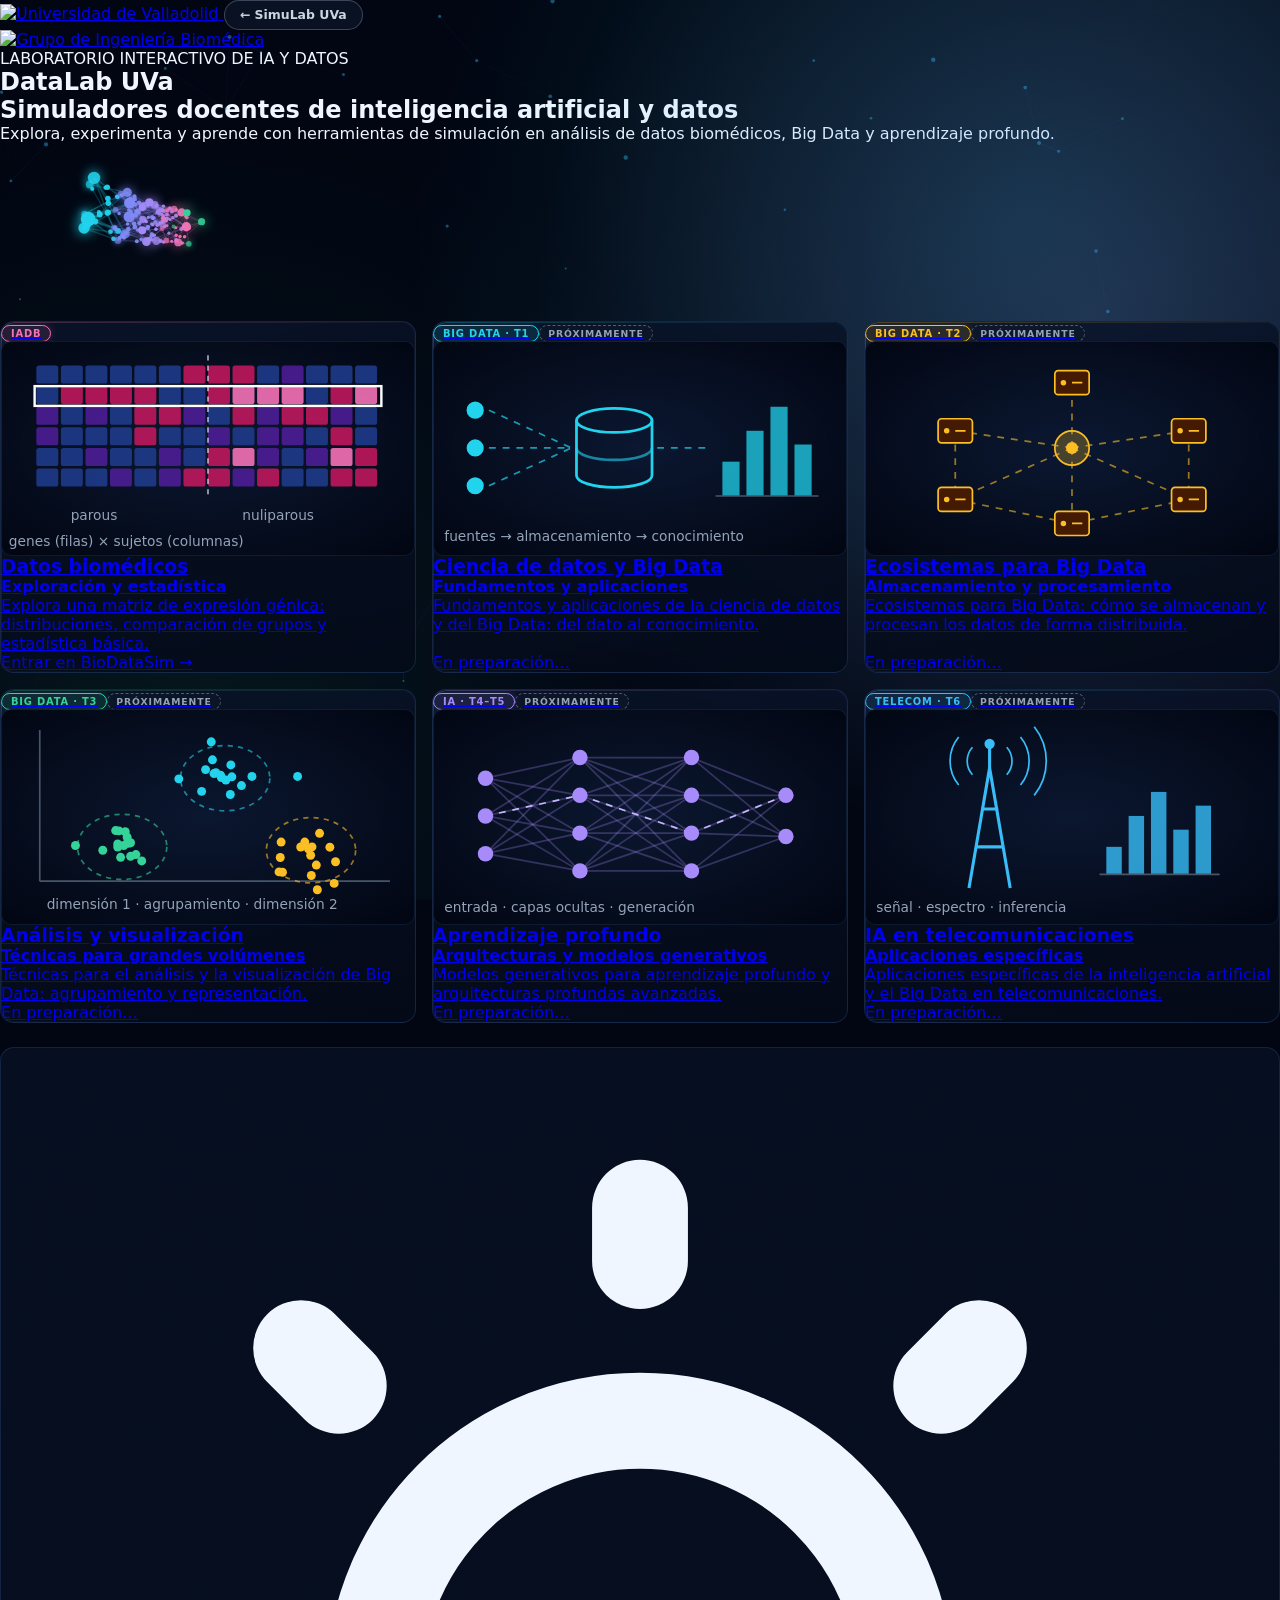
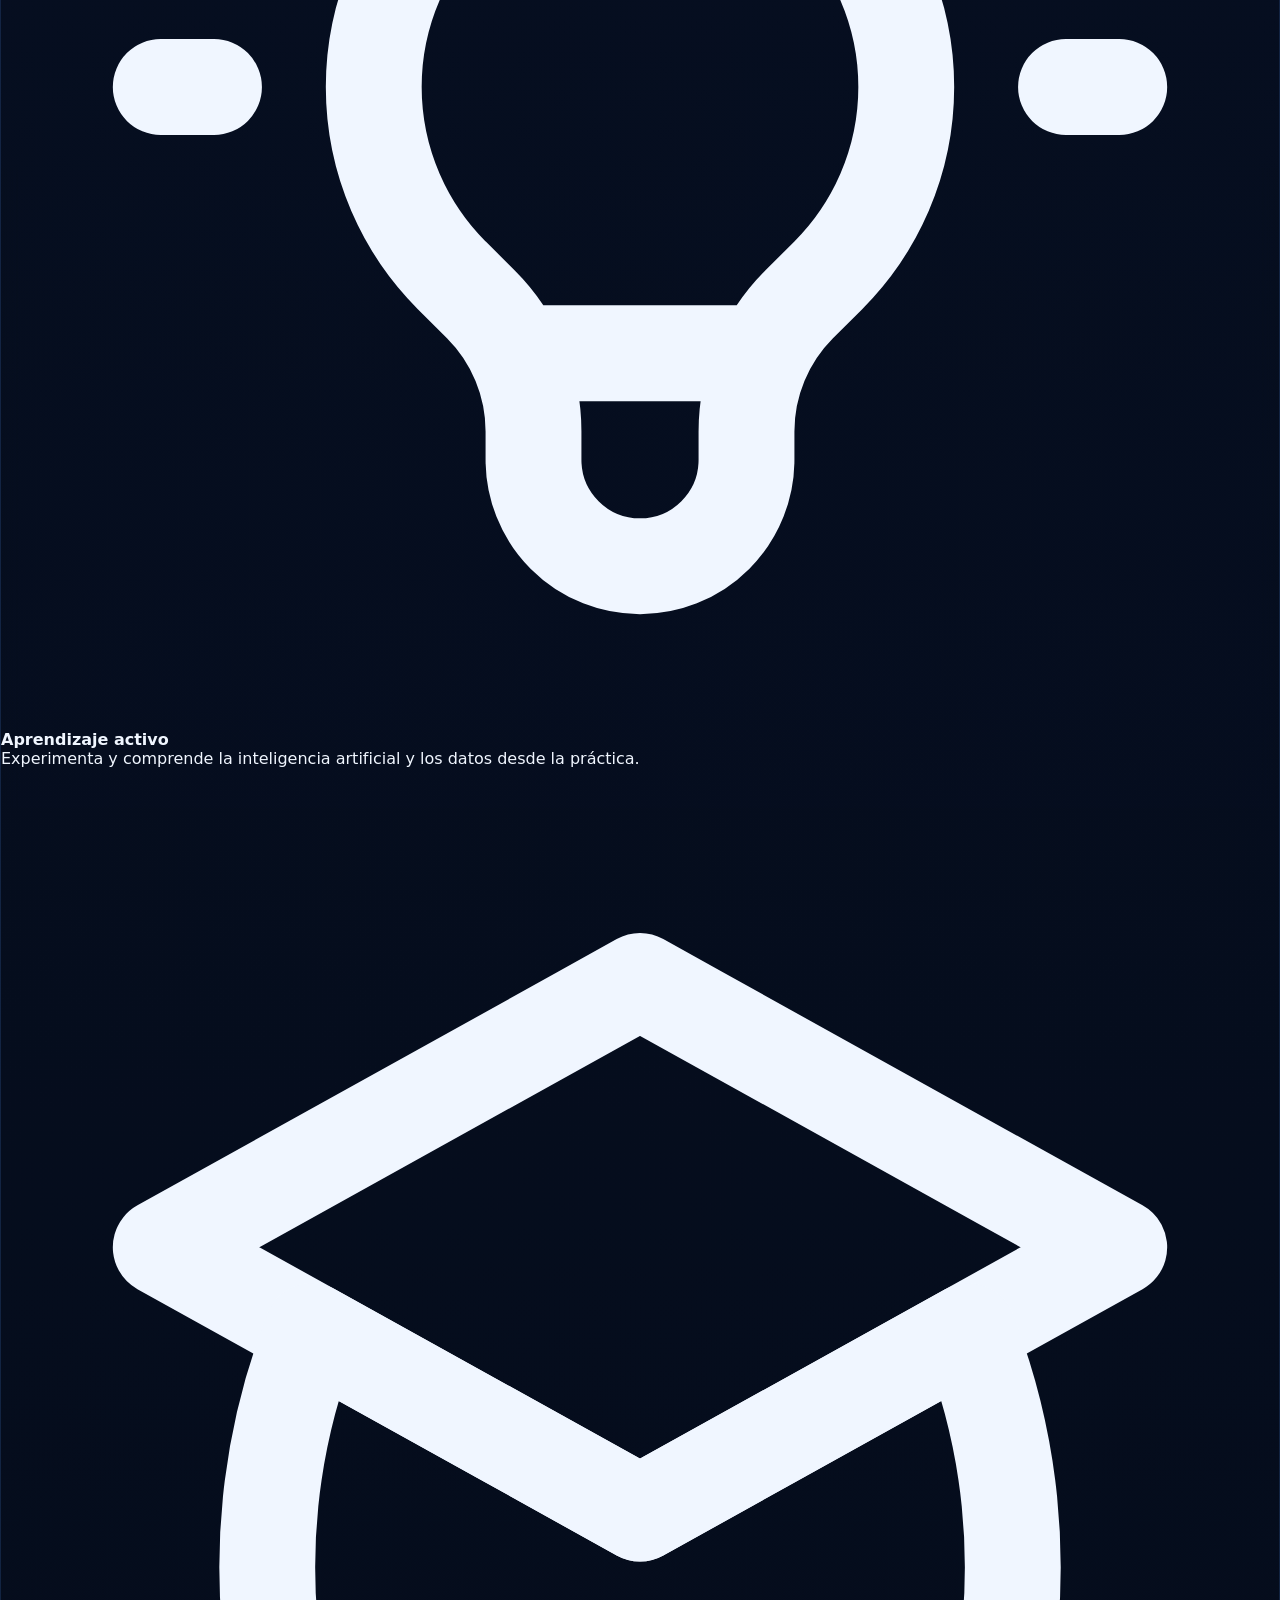
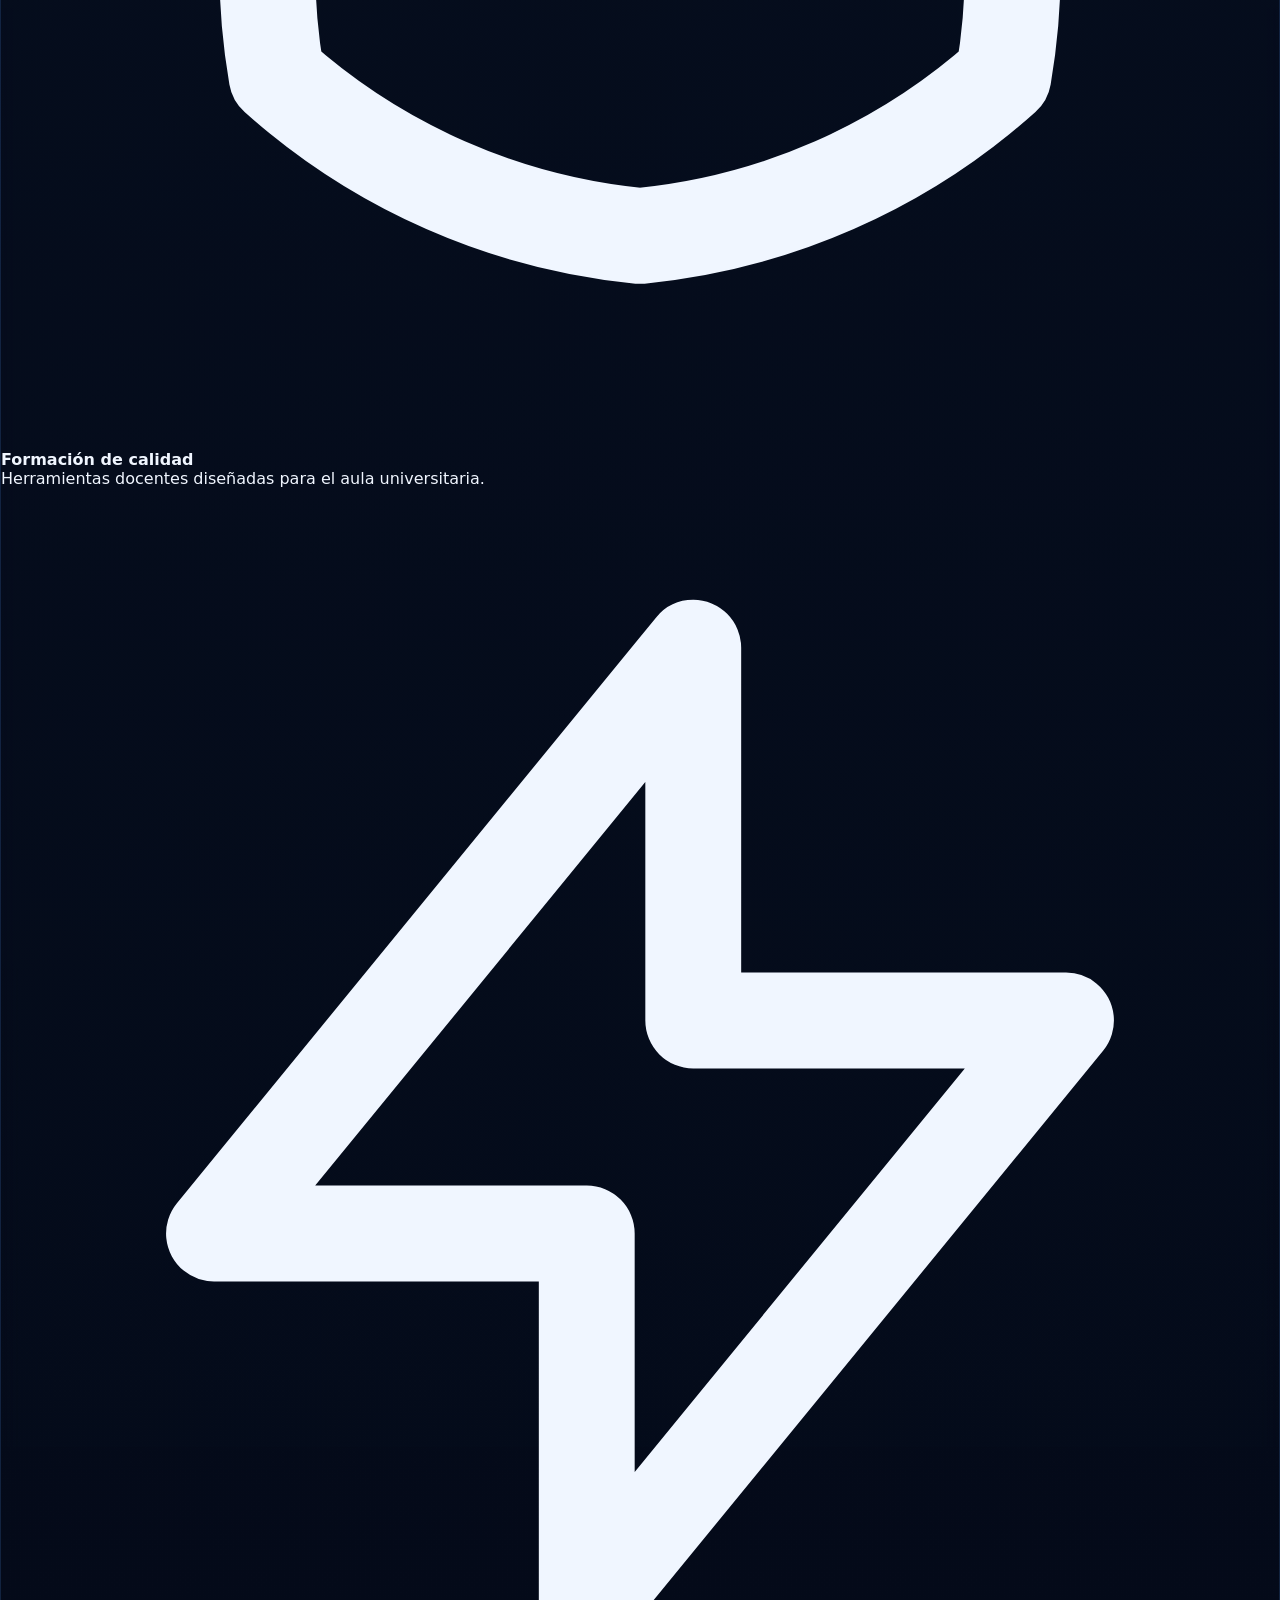
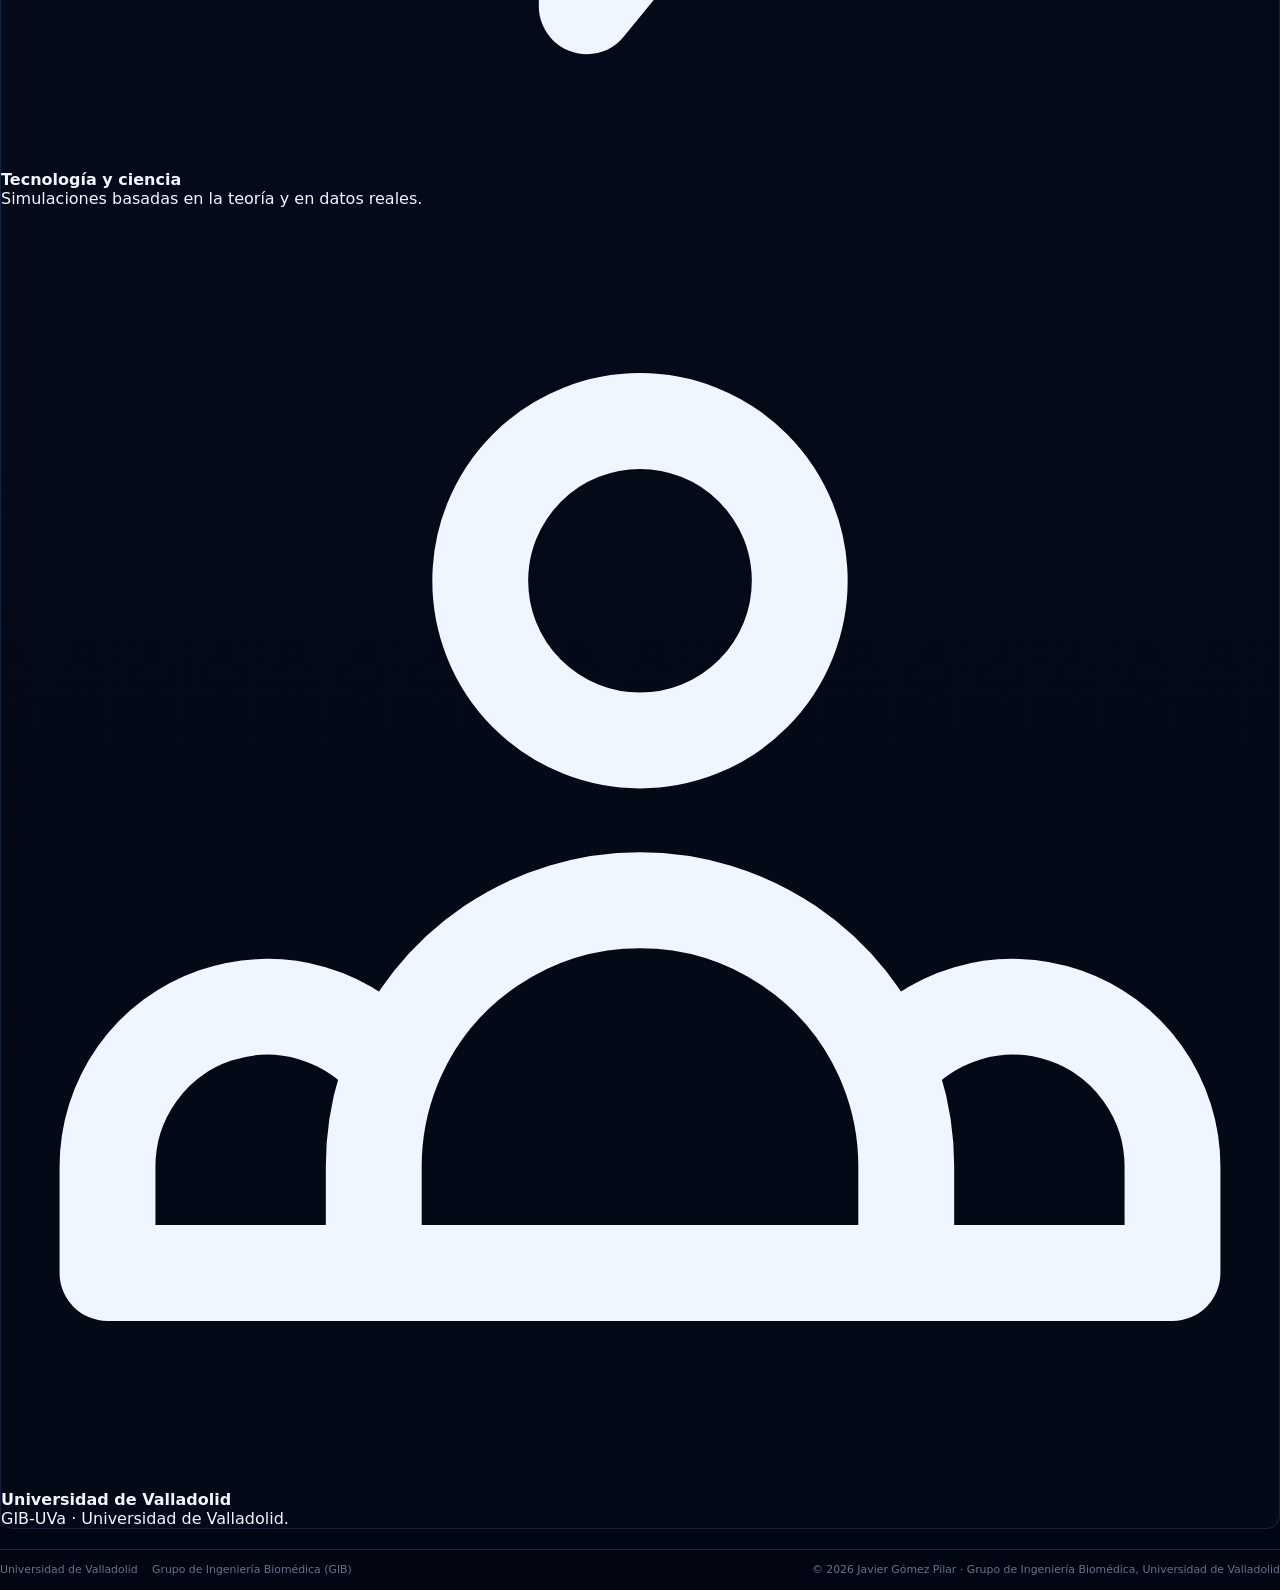
==== commit 78ffc26e: "Unifica el diseño de los simuladores y mejora NeuroLab - Nombres coherentes (NombreSim.html), una so" ====
--- a/datalab/index.html
+++ b/datalab/index.html
@@ -178,14 +178,14 @@
     <header class="flex flex-wrap items-center justify-between gap-4 py-3 mb-2 border-b border-slate-800/60">
       <!-- Logo UVa (Izquierda) -->
       <a href="https://www.uva.es/" class="flex items-center gap-3">
-          <img src="img/UVa.png" width="200" alt="Universidad de Valladolid">
+          <img src="../img/UVa.png" width="200" alt="Universidad de Valladolid">
       </a>
 
       <!-- Logo GIB (Derecha) -->
       <a href="../index.html" class="nl-back" aria-label="Volver al índice principal SimuLab UVa">← SimuLab UVa</a>
 
       <div class="flex items-center gap-2.5">
-          <a href="https://gib.uva.es/"><img src="img/GIB.png" width="200" alt="Grupo de Ingeniería Biomédica"></a>
+          <a href="https://gib.uva.es/"><img src="../img/GIB.png" width="200" alt="Grupo de Ingeniería Biomédica"></a>
       </div>
     </header>
 
@@ -211,7 +211,7 @@
 
      <main class="cards">
 
-      <a href="apps/biodatasim.html" class="sim-card p-4 text-left" style="--card-color:#f472b6; --card-glow:rgba(244,114,182,0.35);">
+      <a href="apps/BioDataSim.html" class="sim-card p-4 text-left" style="--card-color:#f472b6; --card-glow:rgba(244,114,182,0.35);">
         
         <div class="flex items-center justify-between mb-2">
           <span class="badge-tag">IADB</span>
@@ -375,7 +375,7 @@
     
     <!-- Footer -->
     <footer id="nl-foot">
-      <div class="nl-logos"><a href="https://www.uva.es/" target="_blank" rel="noopener"><img src="img/UVa.png" alt="Universidad de Valladolid" onerror="this.replaceWith(document.createTextNode(this.alt))"></a><a href="https://gib.uva.es/" target="_blank" rel="noopener"><img src="img/GIB.png" alt="Grupo de Ingeniería Biomédica (GIB)" onerror="this.replaceWith(document.createTextNode(this.alt))"></a></div>
+      <div class="nl-logos"><a href="https://www.uva.es/" target="_blank" rel="noopener"><img src="../img/UVa.png" alt="Universidad de Valladolid" onerror="this.replaceWith(document.createTextNode(this.alt))"></a><a href="https://gib.uva.es/" target="_blank" rel="noopener"><img src="../img/GIB.png" alt="Grupo de Ingeniería Biomédica (GIB)" onerror="this.replaceWith(document.createTextNode(this.alt))"></a></div>
       <div>© 2026 <a href="https://gib.uva.es/member.php?id=16" target="_blank" rel="noopener">Javier Gómez Pilar</a> · Grupo de Ingeniería Biomédica, Universidad de Valladolid</div>
     </footer>
 
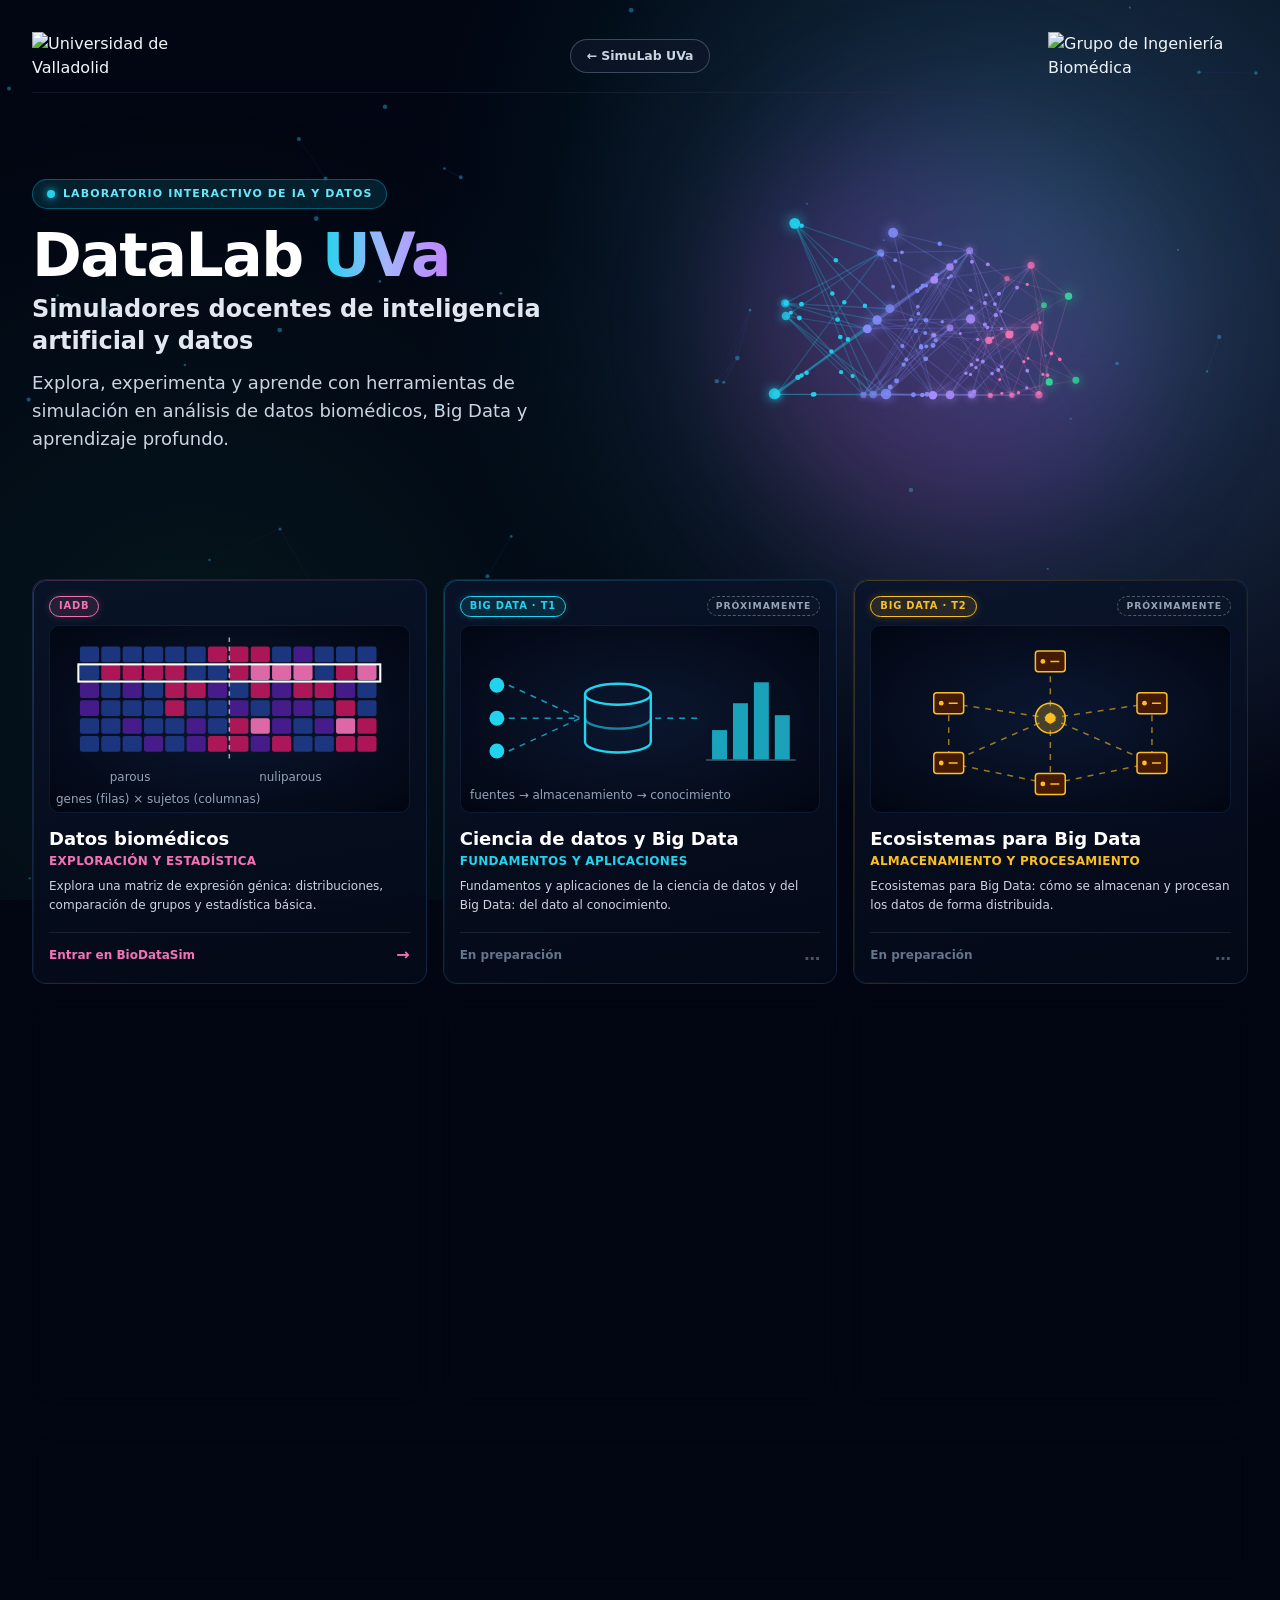
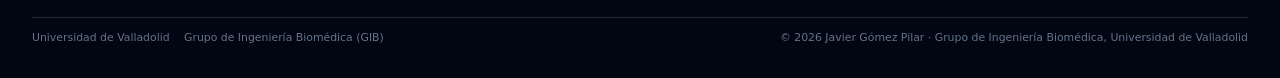
==== commit 650a886b: "Funciona sin Internet, nueva dirección y portadas mejoradas - Tailwind pasa a servirse desde shared/" ====
--- a/datalab/index.html
+++ b/datalab/index.html
@@ -3,10 +3,10 @@
 <head>
   <meta charset="utf-8">
   <meta name="viewport" content="width=device-width, initial-scale=1.0, viewport-fit=cover">
-  <title>DataLab UVa · Simuladores docentes de inteligencia artificial y datos</title>
+  <title>SimuLab UVa</title>
   <meta name="description" content="Simuladores docentes de análisis de datos biomédicos, Big Data y aprendizaje profundo. Universidad de Valladolid.">
   <meta name="theme-color" content="#020612">
-  <script src="https://cdn.tailwindcss.com"></script>
+  <script src="../shared/tailwind.js"></script>
   <style>
     :root {
       --bg: #020612;
@@ -429,17 +429,19 @@
         resize(); window.addEventListener('resize', resize);
         const sizes = [5, 8, 9, 8, 4], cols = ['34, 211, 238', '129, 140, 248', '167, 139, 250', '244, 114, 182', '52, 211, 153'];
         const nodes = [], layerIdx = [];
+        const mx = Math.max(...sizes), sp = 1.75 / mx;
         sizes.forEach((n, l) => { layerIdx.push([]);
-          for (let i = 0; i < n; i++) { const a = i / n * 2 * Math.PI + l * 0.4, r = 0.35 + 0.1 * Math.sin(l * 1.3 + i); nodes.push({ x: -1.5 + l * 0.75, y: Math.sin(a) * r * 1.5, z: Math.cos(a) * r * 1.5, l, col: cols[l] }); layerIdx[l].push(nodes.length - 1); } });
+          const nc = n <= 5 ? 2 : 3, nr = Math.ceil(n / nc);
+          for (let i = 0; i < n; i++) { const r = (i / nc) | 0, c = i % nc; nodes.push({ x: -1.5 + l * 0.75, y: (r - (nr - 1) / 2) * sp * mx / nr * 1.15, z: (c - (nc - 1) / 2) * 0.42, l, col: cols[l] }); layerIdx[l].push(nodes.length - 1); } });
         const edges = [];
         for (let l = 0; l < sizes.length - 1; l++) layerIdx[l].forEach(a => layerIdx[l + 1].forEach(b => { if (Math.random() < 0.55) edges.push([a, b, Math.random()]); }));
-        let yaw = 0.5, tilt = 0.25, drag = false, lx = 0, ly = 0; const t0 = performance.now();
+        let yaw = 0.42, tilt = 0.22, drag = false, lx = 0, ly = 0; const t0 = performance.now();
         const down = e => { drag = true; const p = e.touches ? e.touches[0] : e; lx = p.clientX; ly = p.clientY; };
-        const move = e => { if (!drag) return; const p = e.touches ? e.touches[0] : e; yaw += (p.clientX - lx) * 0.008; tilt = Math.max(-1, Math.min(1, tilt + (p.clientY - ly) * 0.008)); lx = p.clientX; ly = p.clientY; };
+        const move = e => { if (!drag) return; const p = e.touches ? e.touches[0] : e; yaw += (p.clientX - lx) * 0.008; tilt = Math.max(-1.2, Math.min(1.2, tilt - (p.clientY - ly) * 0.008)); lx = p.clientX; ly = p.clientY; };
         canvas.addEventListener('mousedown', down); window.addEventListener('mouseup', () => drag = false); window.addEventListener('mousemove', move);
         canvas.addEventListener('touchstart', down, { passive: true }); window.addEventListener('touchend', () => drag = false); window.addEventListener('touchmove', move, { passive: true });
         (function render(now) {
-          const t = (now - t0) / 1000; ctx.clearRect(0, 0, W, H); if (!drag) yaw += 0.003;
+          const t = (now - t0) / 1000; ctx.clearRect(0, 0, W, H); if (!drag) yaw += 0.0025;
           const cy = Math.cos(yaw), sy = Math.sin(yaw), cx = Math.cos(tilt), sx = Math.sin(tilt), sc = Math.min(W, H) * 0.25;
           const P = n => { const x1 = n.x * cy - n.z * sy, z1 = n.x * sy + n.z * cy, y1 = n.y * cx - z1 * sx, z2 = n.y * sx + z1 * cx, k = 3.2 / (3.2 + z2); return { x: W / 2 + x1 * sc * k, y: H / 2 - y1 * sc * k, z: z2, k }; };
           const pr = nodes.map(P);
